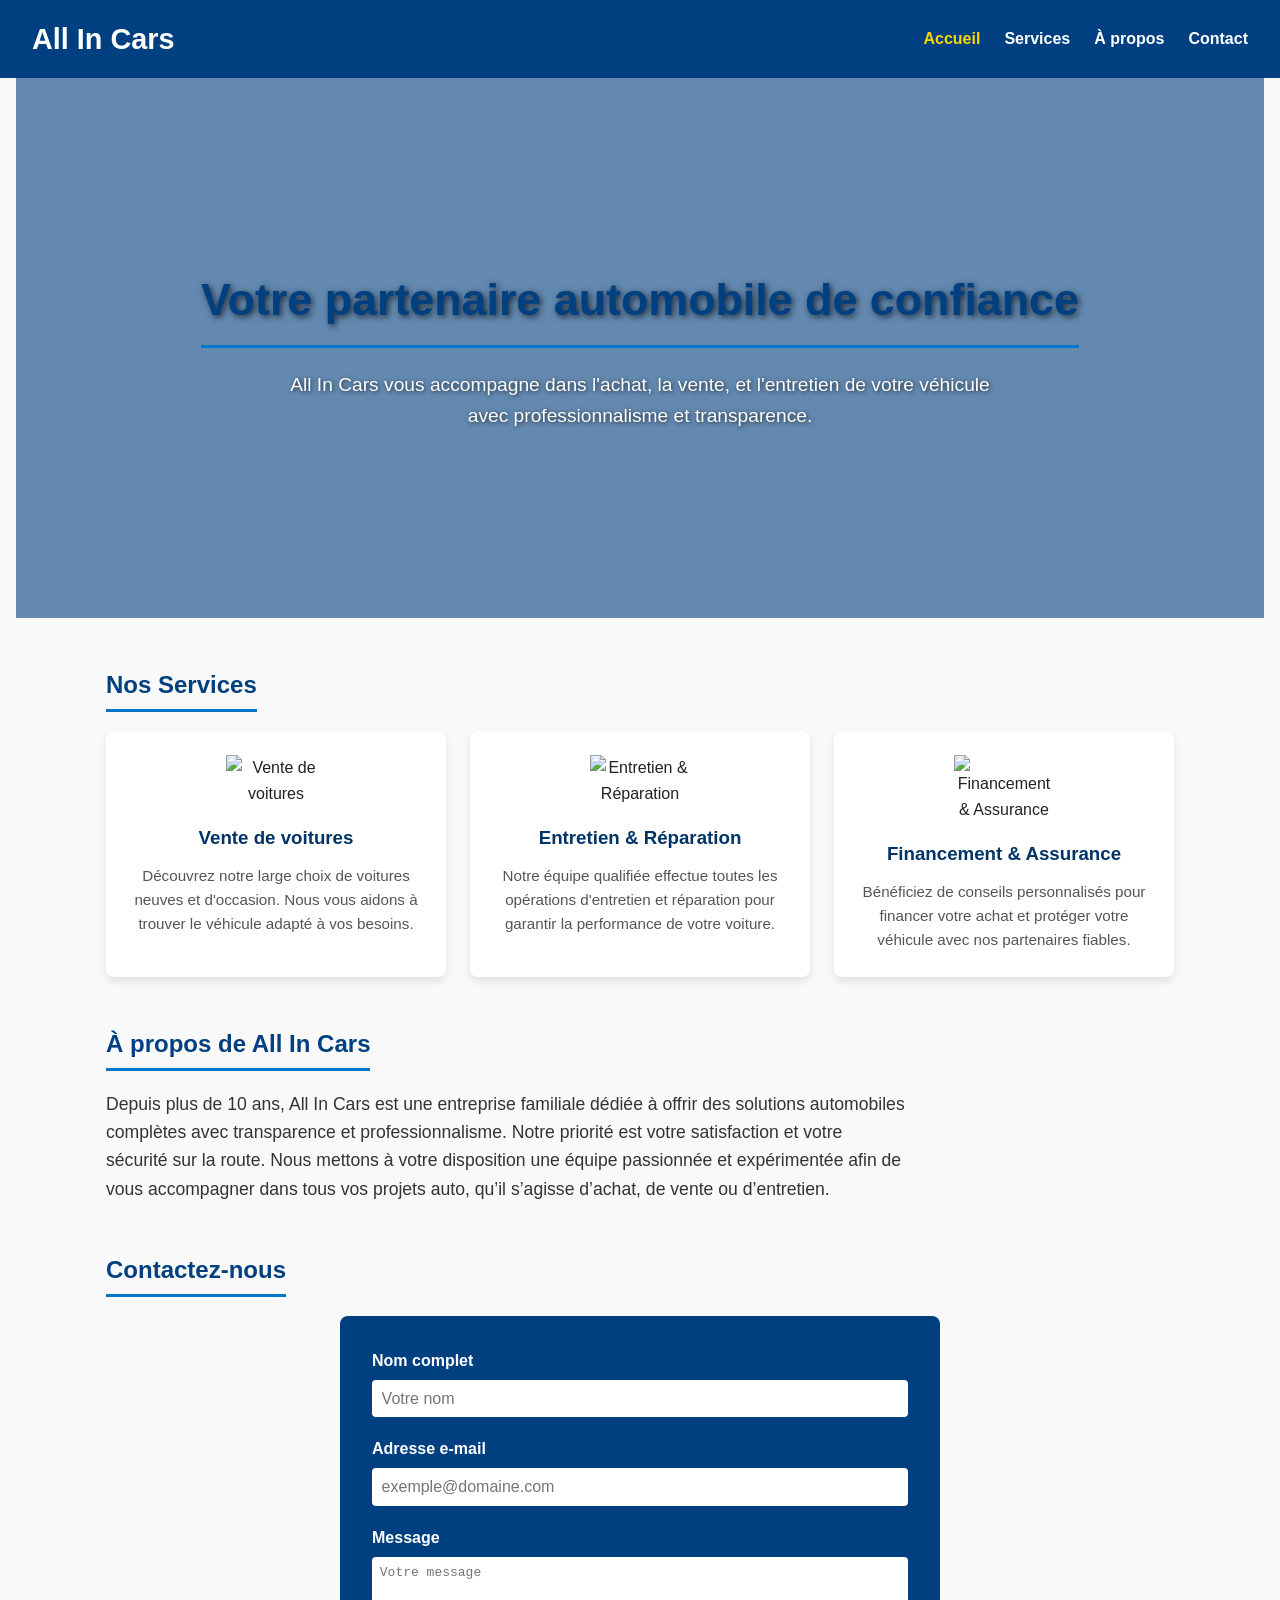
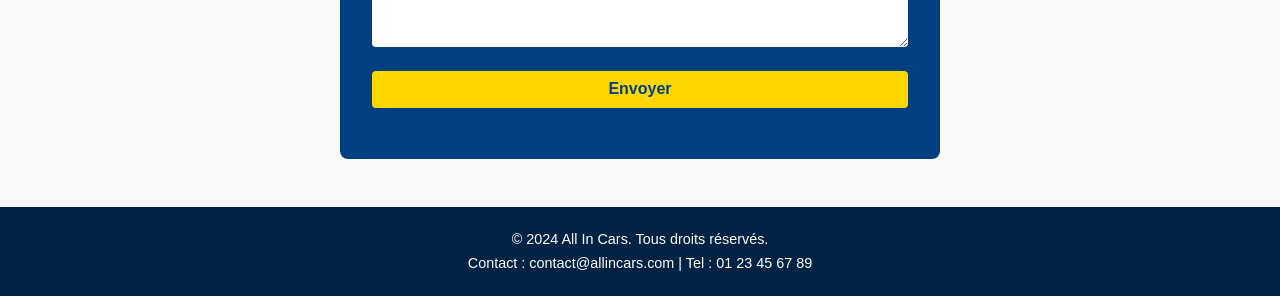
==== index.html @ e039ab02 "New Commit" ====
<!DOCTYPE html>
<html lang="fr">
<head>
    <meta charset="UTF-8" />
    <meta name="viewport" content="width=device-width, initial-scale=1.0" />
    <title>All In Cars - Votre partenaire automobile</title>
    <style>
        /* Reset & global styles */
        * {
            margin: 0;
            padding: 0;
            box-sizing: border-box;
        }
        body {
            font-family: 'Segoe UI', Tahoma, Geneva, Verdana, sans-serif;
            line-height: 1.6;
            color: #222;
            background-color: #f9f9f9;
        }
        a {
            color: #0077cc;
            text-decoration: none;
        }
        a:hover {
            text-decoration: underline;
        }
        header {
            background-color: #004080;
            color: white;
            padding: 1em 2em;
            display: flex;
            justify-content: space-between;
            align-items: center;
        }
        header h1 {
            font-weight: 700;
            font-size: 1.8em;
        }
        nav ul {
            list-style: none;
            display: flex;
            gap: 1.5em;
        }
        nav li {
            font-weight: 600;
        }
        nav a {
            color: white;
            font-weight: 600;
            transition: color 0.3s ease;
        }
        nav a:hover,
        nav a.active {
            color: #ffd700;
        }
        .hero {
            background: url('https://images.unsplash.com/photo-1502877338535-766e1452684a?auto=format&fit=crop&w=1350&q=80') no-repeat center center/cover;
            height: 60vh;
            display: flex;
            justify-content: center;
            align-items: center;
            color: white;
            text-align: center;
            padding: 0 1em;
        }
        .hero-overlay {
            background-color: rgba(0, 64, 128, 0.6);
            width: 100%;
            height: 100%;
            display: flex;
            flex-direction: column;
            justify-content: center;
            align-items: center;
            padding: 0 1em;
        }
        .hero h2 {
            font-size: 2.8em;
            margin-bottom: 0.5em;
            text-shadow: 2px 2px 6px rgba(0,0,0,0.7);
        }
        .hero p {
            font-size: 1.2em;
            max-width: 700px;
            text-shadow: 1px 1px 4px rgba(0,0,0,0.7);
        }
        main {
            max-width: 1100px;
            margin: 2em auto;
            padding: 0 1em;
        }
        section {
            margin-bottom: 3em;
        }
        h2 {
            margin-bottom: 0.8em;
            color: #004080;
            border-bottom: 3px solid #0077cc;
            display: inline-block;
            padding-bottom: 0.2em;
        }
        .cards {
            display: grid;
            grid-template-columns: repeat(auto-fit,minmax(250px,1fr));
            gap: 1.5em;
        }
        .card {
            background: white;
            border-radius: 8px;
            box-shadow: 0 4px 8px rgb(0 0 0 / 0.1);
            padding: 1.5em;
            display: flex;
            flex-direction: column;
            align-items: center;
            text-align: center;
            transition: transform 0.3s ease;
        }
        .card:hover {
            transform: translateY(-8px);
            box-shadow: 0 8px 16px rgba(0, 64, 128, 0.2);
        }
        .card img {
            max-width: 100px;
            margin-bottom: 1em;
        }
        .card h3 {
            margin-bottom: 0.6em;
            color: #003366;
        }
        .card p {
            font-size: 0.95em;
            color: #555;
        }
        .about-text {
            font-size: 1.1em;
            color: #333;
            max-width: 800px;
        }
        form {
            background: #004080;
            padding: 2em;
            border-radius: 8px;
            color: white;
            max-width: 600px;
            margin: 0 auto;
        }
        form label {
            display: block;
            margin-bottom: 0.4em;
            font-weight: 600;
        }
        form input,
        form textarea {
            width: 100%;
            padding: 0.6em;
            margin-bottom: 1.2em;
            border-radius: 4px;
            border: none;
            font-size: 1em;
        }
        form input[type="submit"] {
            background-color: #ffd700;
            color: #004080;
            font-weight: 700;
            cursor: pointer;
            transition: background-color 0.3s ease;
            border: none;
        }
        form input[type="submit"]:hover {
            background-color: #e6c200;
        }
        footer {
            background-color: #002244;
            color: white;
            padding: 1.5em 2em;
            text-align: center;
            font-size: 0.9em;
        }
        @media (max-width: 600px) {
            header {
                flex-direction: column;
                text-align: center;
                gap: 0.8em;
            }
            nav ul {
                flex-direction: column;
                gap: 0.8em;
            }
            .hero h2 {
                font-size: 2em;
            }
        }
    </style>
</head>
<body>
    <header>
        <h1>All In Cars</h1>
        <nav>
            <ul>
                <li><a href="#home" class="active">Accueil</a></li>
                <li><a href="#services">Services</a></li>
                <li><a href="#about">À propos</a></li>
                <li><a href="#contact">Contact</a></li>
            </ul>
        </nav>
    </header>
    <section class="hero" id="home">
        <div class="hero-overlay">
            <h2>Votre partenaire automobile de confiance</h2>
            <p>All In Cars vous accompagne dans l'achat, la vente, et l'entretien de votre véhicule avec professionnalisme et transparence.</p>
        </div>
    </section>
    <main>
        <section id="services">
            <h2>Nos Services</h2>
            <div class="cards">
                <article class="card">
                    <img src="https://img.icons8.com/ios-filled/100/004080/car.png" alt="Vente de voitures"/>
                    <h3>Vente de voitures</h3>
                    <p>Découvrez notre large choix de voitures neuves et d'occasion. Nous vous aidons à trouver le véhicule adapté à vos besoins.</p>
                </article>
                <article class="card">
                    <img src="https://img.icons8.com/ios-filled/100/004080/tools.png" alt="Entretien & Réparation"/>
                    <h3>Entretien & Réparation</h3>
                    <p>Notre équipe qualifiée effectue toutes les opérations d'entretien et réparation pour garantir la performance de votre voiture.</p>
                </article>
                <article class="card">
                    <img src="https://img.icons8.com/ios-filled/100/004080/handshake.png" alt="Financement & Assurance"/>
                    <h3>Financement & Assurance</h3>
                    <p>Bénéficiez de conseils personnalisés pour financer votre achat et protéger votre véhicule avec nos partenaires fiables.</p>
                </article>
            </div>
        </section>

        <section id="about">
            <h2>À propos de All In Cars</h2>
            <p class="about-text">Depuis plus de 10 ans, All In Cars est une entreprise familiale dédiée à offrir des solutions automobiles complètes avec transparence et professionnalisme. Notre priorité est votre satisfaction et votre sécurité sur la route. Nous mettons à votre disposition une équipe passionnée et expérimentée afin de vous accompagner dans tous vos projets auto, qu’il s’agisse d’achat, de vente ou d’entretien.</p>
        </section>

        <section id="contact">
            <h2>Contactez-nous</h2>
            <form id="contactForm">
                <label for="name">Nom complet</label>
                <input type="text" id="name" name="name" required placeholder="Votre nom" />

                <label for="email">Adresse e-mail</label>
                <input type="email" id="email" name="email" required placeholder="exemple@domaine.com" />

                <label for="message">Message</label>
                <textarea id="message" name="message" rows="5" required placeholder="Votre message"></textarea>

                <input type="submit" value="Envoyer" />
            </form>
        </section>
    </main>

    <footer>
        <p>&copy; 2024 All In Cars. Tous droits réservés.</p>
        <p>Contact : contact@allincars.com | Tel : 01 23 45 67 89</p>
    </footer>

    <script>
        // Navigation active link highlight
        const navLinks = document.querySelectorAll('nav a');
        navLinks.forEach(link => {
            link.addEventListener('click', (e) => {
                navLinks.forEach(l => l.classList.remove('active'));
                e.target.classList.add('active');
            });
        });

        // Contact form submission
        const form = document.getElementById('contactForm');
        form.addEventListener('submit', function(e) {
            e.preventDefault();
            const name = form.name.value.trim();
            const email = form.email.value.trim();
            const message = form.message.value.trim();

            if(name === '' || email === '' || message === '') {
                alert('Veuillez remplir tous les champs.');
                return;
            }

            // Simulate sending form
            alert('Merci ' + name + ', votre message a bien été envoyé. Nous vous répondrons rapidement.');

            form.reset();
        });
    </script>
</body>
</html>
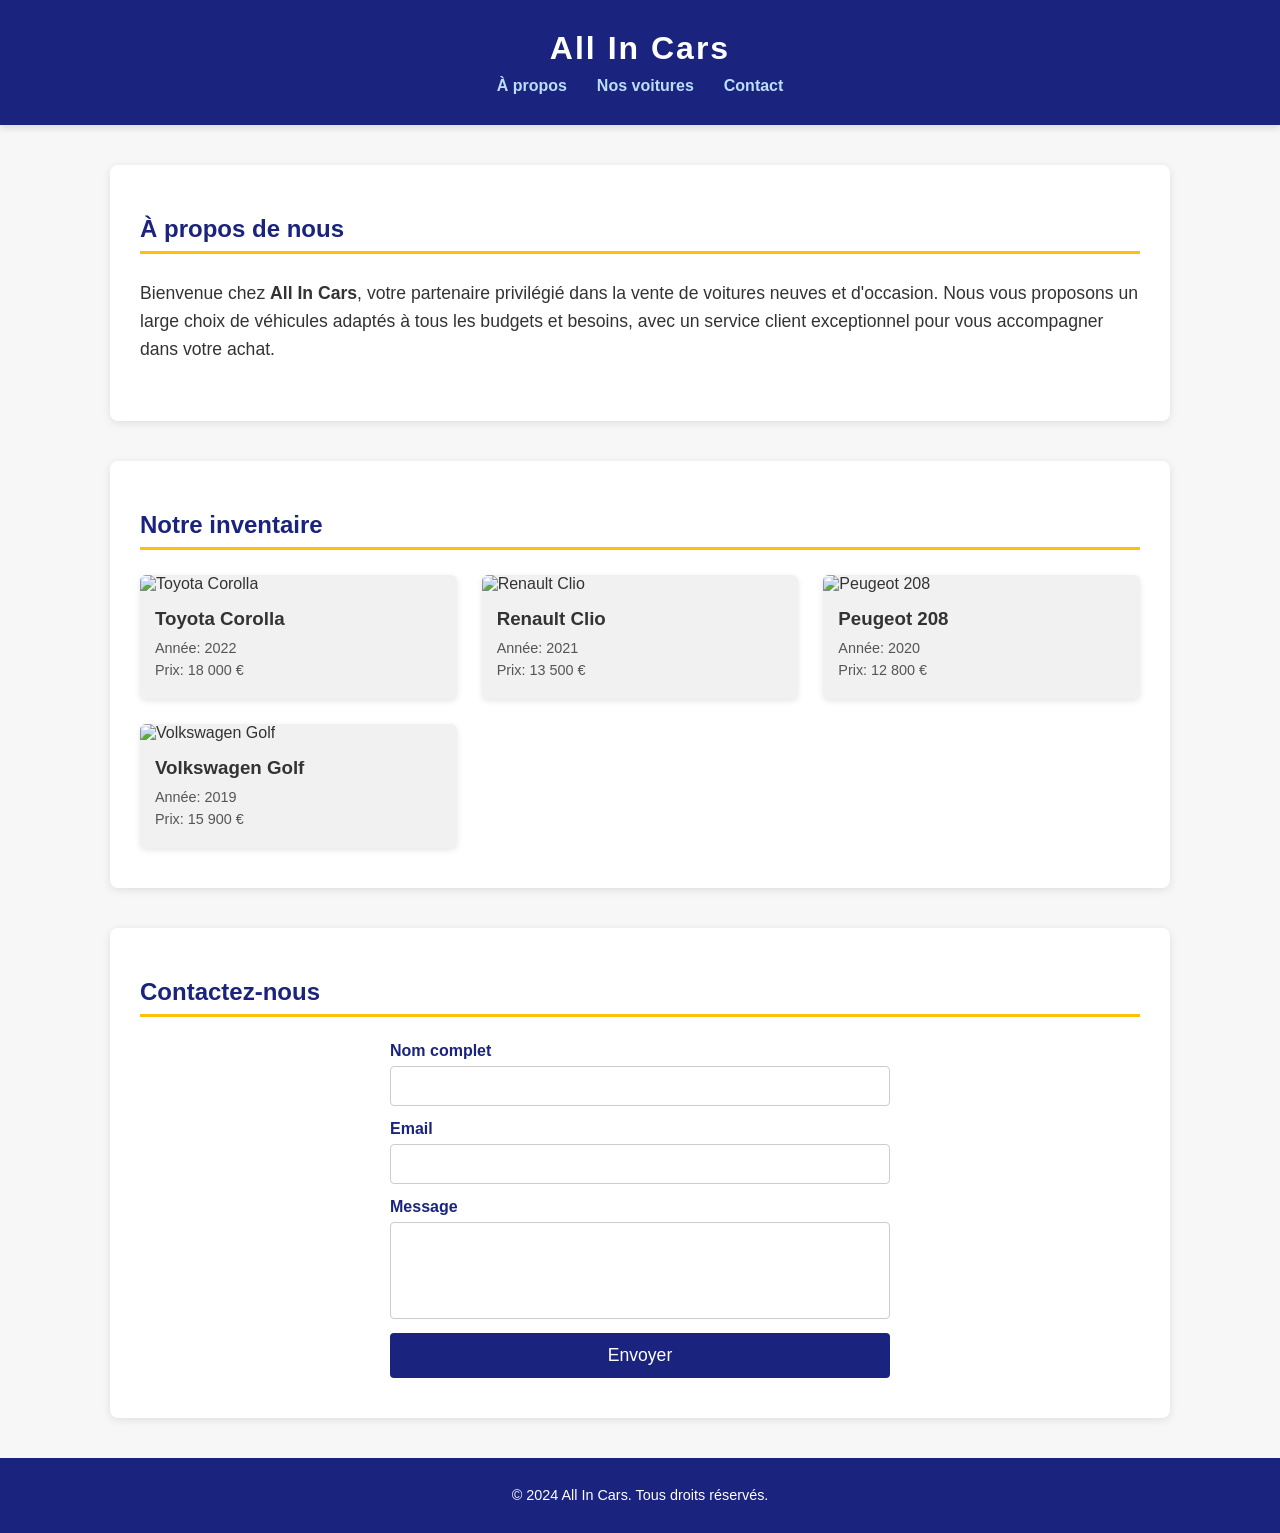
==== commit 96e2bcdc: "New Commit" ====
--- a/index.html
+++ b/index.html
@@ -1,291 +1 @@
-<!DOCTYPE html>
-<html lang="fr">
-<head>
-    <meta charset="UTF-8" />
-    <meta name="viewport" content="width=device-width, initial-scale=1.0" />
-    <title>All In Cars - Votre partenaire automobile</title>
-    <style>
-        /* Reset & global styles */
-        * {
-            margin: 0;
-            padding: 0;
-            box-sizing: border-box;
-        }
-        body {
-            font-family: 'Segoe UI', Tahoma, Geneva, Verdana, sans-serif;
-            line-height: 1.6;
-            color: #222;
-            background-color: #f9f9f9;
-        }
-        a {
-            color: #0077cc;
-            text-decoration: none;
-        }
-        a:hover {
-            text-decoration: underline;
-        }
-        header {
-            background-color: #004080;
-            color: white;
-            padding: 1em 2em;
-            display: flex;
-            justify-content: space-between;
-            align-items: center;
-        }
-        header h1 {
-            font-weight: 700;
-            font-size: 1.8em;
-        }
-        nav ul {
-            list-style: none;
-            display: flex;
-            gap: 1.5em;
-        }
-        nav li {
-            font-weight: 600;
-        }
-        nav a {
-            color: white;
-            font-weight: 600;
-            transition: color 0.3s ease;
-        }
-        nav a:hover,
-        nav a.active {
-            color: #ffd700;
-        }
-        .hero {
-            background: url('https://images.unsplash.com/photo-1502877338535-766e1452684a?auto=format&fit=crop&w=1350&q=80') no-repeat center center/cover;
-            height: 60vh;
-            display: flex;
-            justify-content: center;
-            align-items: center;
-            color: white;
-            text-align: center;
-            padding: 0 1em;
-        }
-        .hero-overlay {
-            background-color: rgba(0, 64, 128, 0.6);
-            width: 100%;
-            height: 100%;
-            display: flex;
-            flex-direction: column;
-            justify-content: center;
-            align-items: center;
-            padding: 0 1em;
-        }
-        .hero h2 {
-            font-size: 2.8em;
-            margin-bottom: 0.5em;
-            text-shadow: 2px 2px 6px rgba(0,0,0,0.7);
-        }
-        .hero p {
-            font-size: 1.2em;
-            max-width: 700px;
-            text-shadow: 1px 1px 4px rgba(0,0,0,0.7);
-        }
-        main {
-            max-width: 1100px;
-            margin: 2em auto;
-            padding: 0 1em;
-        }
-        section {
-            margin-bottom: 3em;
-        }
-        h2 {
-            margin-bottom: 0.8em;
-            color: #004080;
-            border-bottom: 3px solid #0077cc;
-            display: inline-block;
-            padding-bottom: 0.2em;
-        }
-        .cards {
-            display: grid;
-            grid-template-columns: repeat(auto-fit,minmax(250px,1fr));
-            gap: 1.5em;
-        }
-        .card {
-            background: white;
-            border-radius: 8px;
-            box-shadow: 0 4px 8px rgb(0 0 0 / 0.1);
-            padding: 1.5em;
-            display: flex;
-            flex-direction: column;
-            align-items: center;
-            text-align: center;
-            transition: transform 0.3s ease;
-        }
-        .card:hover {
-            transform: translateY(-8px);
-            box-shadow: 0 8px 16px rgba(0, 64, 128, 0.2);
-        }
-        .card img {
-            max-width: 100px;
-            margin-bottom: 1em;
-        }
-        .card h3 {
-            margin-bottom: 0.6em;
-            color: #003366;
-        }
-        .card p {
-            font-size: 0.95em;
-            color: #555;
-        }
-        .about-text {
-            font-size: 1.1em;
-            color: #333;
-            max-width: 800px;
-        }
-        form {
-            background: #004080;
-            padding: 2em;
-            border-radius: 8px;
-            color: white;
-            max-width: 600px;
-            margin: 0 auto;
-        }
-        form label {
-            display: block;
-            margin-bottom: 0.4em;
-            font-weight: 600;
-        }
-        form input,
-        form textarea {
-            width: 100%;
-            padding: 0.6em;
-            margin-bottom: 1.2em;
-            border-radius: 4px;
-            border: none;
-            font-size: 1em;
-        }
-        form input[type="submit"] {
-            background-color: #ffd700;
-            color: #004080;
-            font-weight: 700;
-            cursor: pointer;
-            transition: background-color 0.3s ease;
-            border: none;
-        }
-        form input[type="submit"]:hover {
-            background-color: #e6c200;
-        }
-        footer {
-            background-color: #002244;
-            color: white;
-            padding: 1.5em 2em;
-            text-align: center;
-            font-size: 0.9em;
-        }
-        @media (max-width: 600px) {
-            header {
-                flex-direction: column;
-                text-align: center;
-                gap: 0.8em;
-            }
-            nav ul {
-                flex-direction: column;
-                gap: 0.8em;
-            }
-            .hero h2 {
-                font-size: 2em;
-            }
-        }
-    </style>
-</head>
-<body>
-    <header>
-        <h1>All In Cars</h1>
-        <nav>
-            <ul>
-                <li><a href="#home" class="active">Accueil</a></li>
-                <li><a href="#services">Services</a></li>
-                <li><a href="#about">À propos</a></li>
-                <li><a href="#contact">Contact</a></li>
-            </ul>
-        </nav>
-    </header>
-    <section class="hero" id="home">
-        <div class="hero-overlay">
-            <h2>Votre partenaire automobile de confiance</h2>
-            <p>All In Cars vous accompagne dans l'achat, la vente, et l'entretien de votre véhicule avec professionnalisme et transparence.</p>
-        </div>
-    </section>
-    <main>
-        <section id="services">
-            <h2>Nos Services</h2>
-            <div class="cards">
-                <article class="card">
-                    <img src="https://img.icons8.com/ios-filled/100/004080/car.png" alt="Vente de voitures"/>
-                    <h3>Vente de voitures</h3>
-                    <p>Découvrez notre large choix de voitures neuves et d'occasion. Nous vous aidons à trouver le véhicule adapté à vos besoins.</p>
-                </article>
-                <article class="card">
-                    <img src="https://img.icons8.com/ios-filled/100/004080/tools.png" alt="Entretien & Réparation"/>
-                    <h3>Entretien & Réparation</h3>
-                    <p>Notre équipe qualifiée effectue toutes les opérations d'entretien et réparation pour garantir la performance de votre voiture.</p>
-                </article>
-                <article class="card">
-                    <img src="https://img.icons8.com/ios-filled/100/004080/handshake.png" alt="Financement & Assurance"/>
-                    <h3>Financement & Assurance</h3>
-                    <p>Bénéficiez de conseils personnalisés pour financer votre achat et protéger votre véhicule avec nos partenaires fiables.</p>
-                </article>
-            </div>
-        </section>
-
-        <section id="about">
-            <h2>À propos de All In Cars</h2>
-            <p class="about-text">Depuis plus de 10 ans, All In Cars est une entreprise familiale dédiée à offrir des solutions automobiles complètes avec transparence et professionnalisme. Notre priorité est votre satisfaction et votre sécurité sur la route. Nous mettons à votre disposition une équipe passionnée et expérimentée afin de vous accompagner dans tous vos projets auto, qu’il s’agisse d’achat, de vente ou d’entretien.</p>
-        </section>
-
-        <section id="contact">
-            <h2>Contactez-nous</h2>
-            <form id="contactForm">
-                <label for="name">Nom complet</label>
-                <input type="text" id="name" name="name" required placeholder="Votre nom" />
-
-                <label for="email">Adresse e-mail</label>
-                <input type="email" id="email" name="email" required placeholder="exemple@domaine.com" />
-
-                <label for="message">Message</label>
-                <textarea id="message" name="message" rows="5" required placeholder="Votre message"></textarea>
-
-                <input type="submit" value="Envoyer" />
-            </form>
-        </section>
-    </main>
-
-    <footer>
-        <p>&copy; 2024 All In Cars. Tous droits réservés.</p>
-        <p>Contact : contact@allincars.com | Tel : 01 23 45 67 89</p>
-    </footer>
-
-    <script>
-        // Navigation active link highlight
-        const navLinks = document.querySelectorAll('nav a');
-        navLinks.forEach(link => {
-            link.addEventListener('click', (e) => {
-                navLinks.forEach(l => l.classList.remove('active'));
-                e.target.classList.add('active');
-            });
-        });
-
-        // Contact form submission
-        const form = document.getElementById('contactForm');
-        form.addEventListener('submit', function(e) {
-            e.preventDefault();
-            const name = form.name.value.trim();
-            const email = form.email.value.trim();
-            const message = form.message.value.trim();
-
-            if(name === '' || email === '' || message === '') {
-                alert('Veuillez remplir tous les champs.');
-                return;
-            }
-
-            // Simulate sending form
-            alert('Merci ' + name + ', votre message a bien été envoyé. Nous vous répondrons rapidement.');
-
-            form.reset();
-        });
-    </script>
-</body>
-</html>+<!DOCTYPE html><html lang="fr"><head><meta charset="UTF-8" /><meta name="viewport" content="width=device-width, initial-scale=1.0" /><title>All In Cars - Vente de voitures</title><link rel="stylesheet" href="styles.css" /><script src="script.js" defer></script><style>body{margin:0;font-family:Arial,sans-serif;color:#333;background:#f7f7f7;}header{background:#1a237e;color:#fff;padding:30px 20px;text-align:center;box-shadow:0 4px 6px rgba(0,0,0,0.1);}header h1{margin:0;font-weight:700;letter-spacing:2px;}nav{margin-top:10px;}nav a{color:#bbdefb;text-decoration:none;margin:0 15px;font-weight:600;transition:color 0.3s ease;}nav a:hover{color:#ffc107;}section{max-width:1000px;margin:40px auto;padding:0 20px;}#about, #inventory, #contact{background:#fff;padding:30px 30px 40px;border-radius:8px;box-shadow:0 2px 8px rgba(0,0,0,0.1);margin-bottom:40px;}#about h2, #inventory h2, #contact h2{color:#1a237e;border-bottom:3px solid #ffc107;padding-bottom:8px;margin-bottom:25px;}#about p{font-size:1.1em;line-height:1.6;}#inventory .car-list{display:grid;grid-template-columns:repeat(auto-fit,minmax(280px,1fr));gap:25px;}#inventory .car-card{background:#f1f1f1;border-radius:6px;overflow:hidden;box-shadow:0 2px 6px rgba(0,0,0,0.1);transition:transform 0.2s ease;}#inventory .car-card:hover{transform:scale(1.03);}#inventory img{width:100%;height:180px;object-fit:cover;}#inventory .car-info{padding:15px;}#inventory .car-info h3{margin:0 0 10px;color:#333;}#inventory .car-info p{margin:0 0 6px;color:#555;font-size:0.9em;}form{display:flex;flex-direction:column;max-width:500px;margin:auto;}form label{margin-bottom:6px;font-weight:600;color:#1a237e;}form input, form textarea{padding:10px;border:1px solid #ccc;border-radius:4px;margin-bottom:14px;font-size:1em;resize:none;}form button{background:#1a237e;color:#fff;padding:12px;font-size:1.1em;border:none;border-radius:4px;cursor:pointer;transition:background-color 0.3s ease;}form button:hover{background:#ffc107;color:#1a237e;}footer{background:#1a237e;color:#fff;text-align:center;padding:15px 10px;font-size:0.9em;}@media (max-width:600px){nav a{margin:0 10px;display:inline-block;margin-bottom:8px;}} </style></head><body><header><h1>All In Cars</h1><nav><a href="#about">À propos</a><a href="#inventory">Nos voitures</a><a href="#contact">Contact</a></nav></header><main><section id="about"><h2>À propos de nous</h2><p>Bienvenue chez <strong>All In Cars</strong>, votre partenaire privilégié dans la vente de voitures neuves et d'occasion. Nous vous proposons un large choix de véhicules adaptés à tous les budgets et besoins, avec un service client exceptionnel pour vous accompagner dans votre achat.</p></section><section id="inventory"><h2>Notre inventaire</h2><div class="car-list" id="car-list"></div></section><section id="contact"><h2>Contactez-nous</h2><form id="contact-form"><label for="name">Nom complet</label><input type="text" id="name" name="name" required /><label for="email">Email</label><input type="email" id="email" name="email" required /><label for="message">Message</label><textarea id="message" name="message" rows="5" required></textarea><button type="submit">Envoyer</button></form></section></main><footer><p>&copy; 2024 All In Cars. Tous droits réservés.</p></footer><script>const cars = [ { id: 1, marque: "Toyota", modele: "Corolla", annee: 2022, prix: "18 000 €", image: "https://cdn.pixabay.com/photo/2017/01/06/19/15/toyota-1952319_1280.jpg" }, { id: 2, marque: "Renault", modele: "Clio", annee: 2021, prix: "13 500 €", image: "https://cdn.pixabay.com/photo/2018/05/10/22/03/renault-3390514_1280.jpg" }, { id: 3, marque: "Peugeot", modele: "208", annee: 2020, prix: "12 800 €", image: "https://cdn.pixabay.com/photo/2017/07/28/09/47/peugeot-2545644_1280.jpg" }, { id: 4, marque: "Volkswagen", modele: "Golf", annee: 2019, prix: "15 900 €", image: "https://cdn.pixabay.com/photo/2015/02/05/20/20/volkswagen-625401_1280.jpg" }];function displayCars(){const container = document.getElementById('car-list');cars.forEach(car =>{const card = document.createElement('div');card.className = 'car-card';card.innerHTML = `<img src="${car.image}" alt="${car.marque} ${car.modele}" /><div class="car-info"><h3>${car.marque} ${car.modele}</h3><p>Année: ${car.annee}</p><p>Prix: ${car.prix}</p></div>`;container.appendChild(card);});}document.addEventListener('DOMContentLoaded',()=>{displayCars();const form = document.getElementById('contact-form');form.addEventListener('submit',event =>{event.preventDefault();alert("Merci pour votre message, nous vous répondrons rapidement.");form.reset();});});</script></body></html>
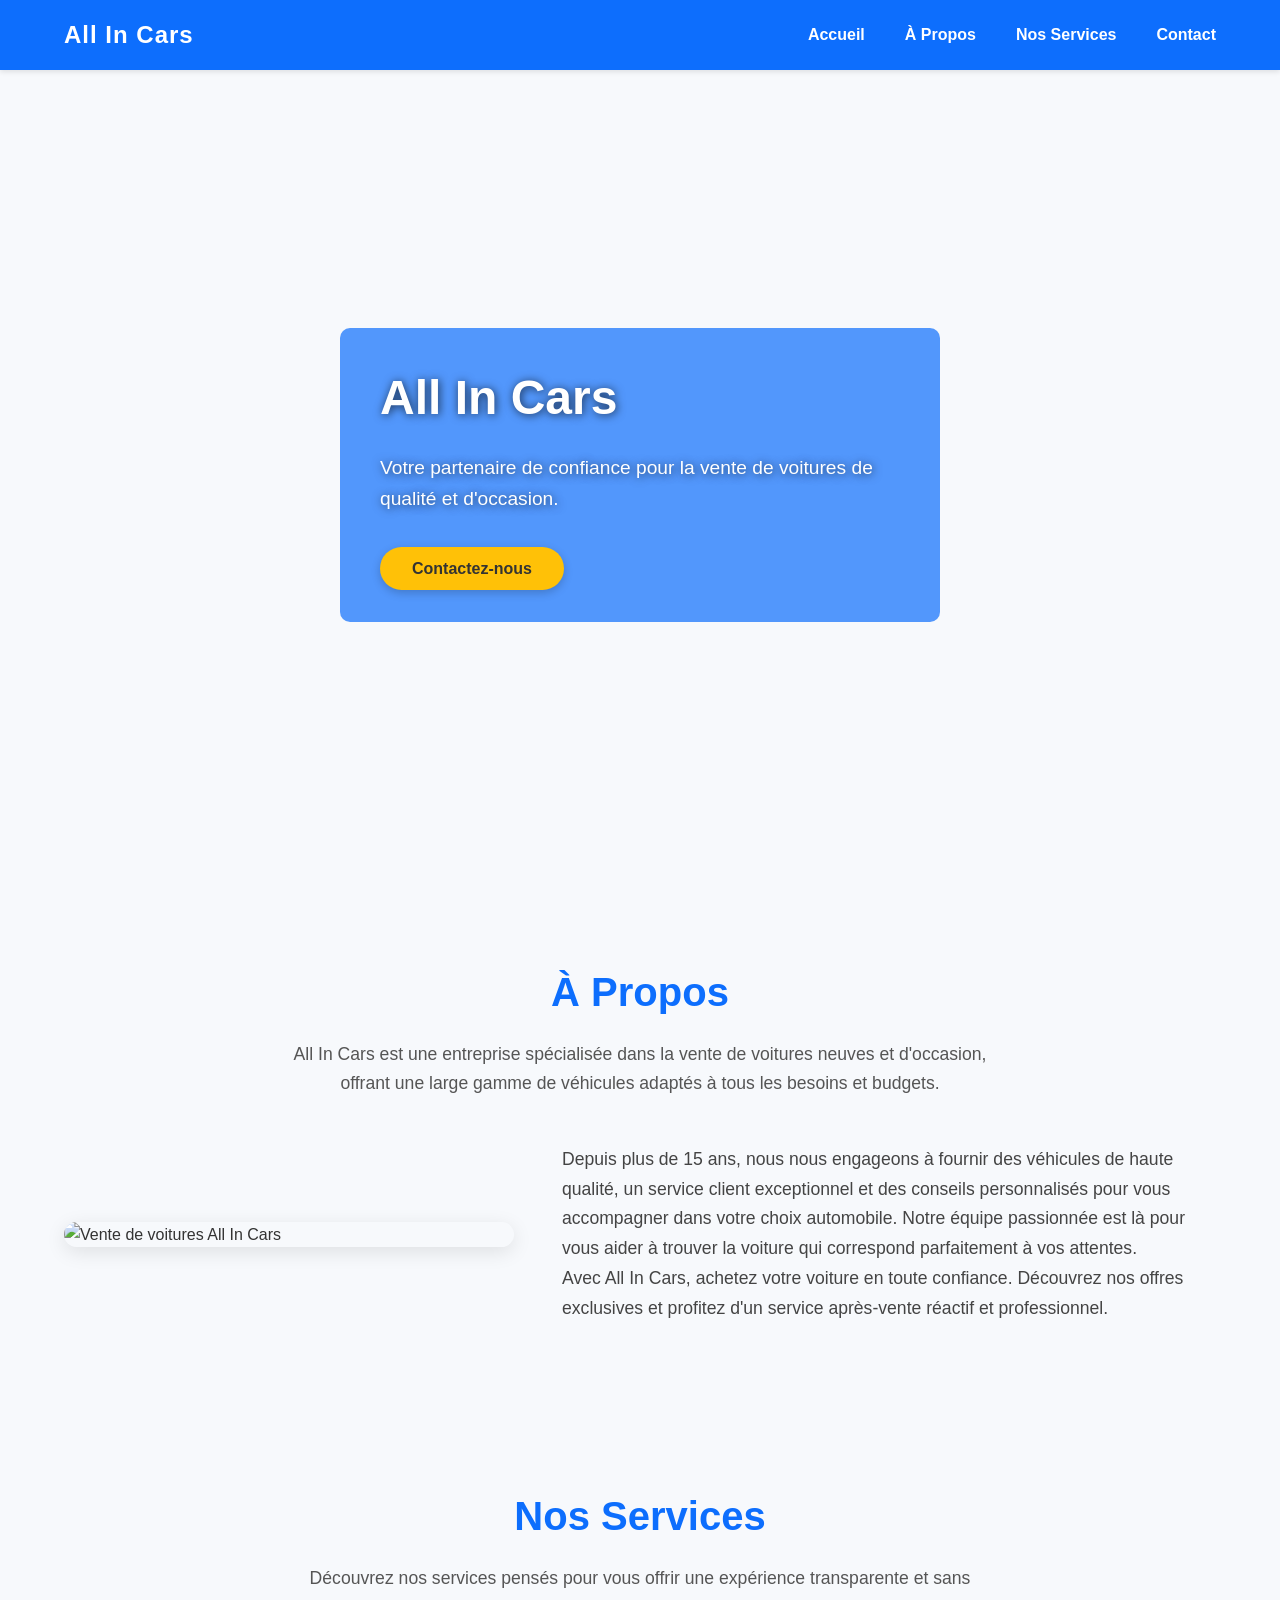
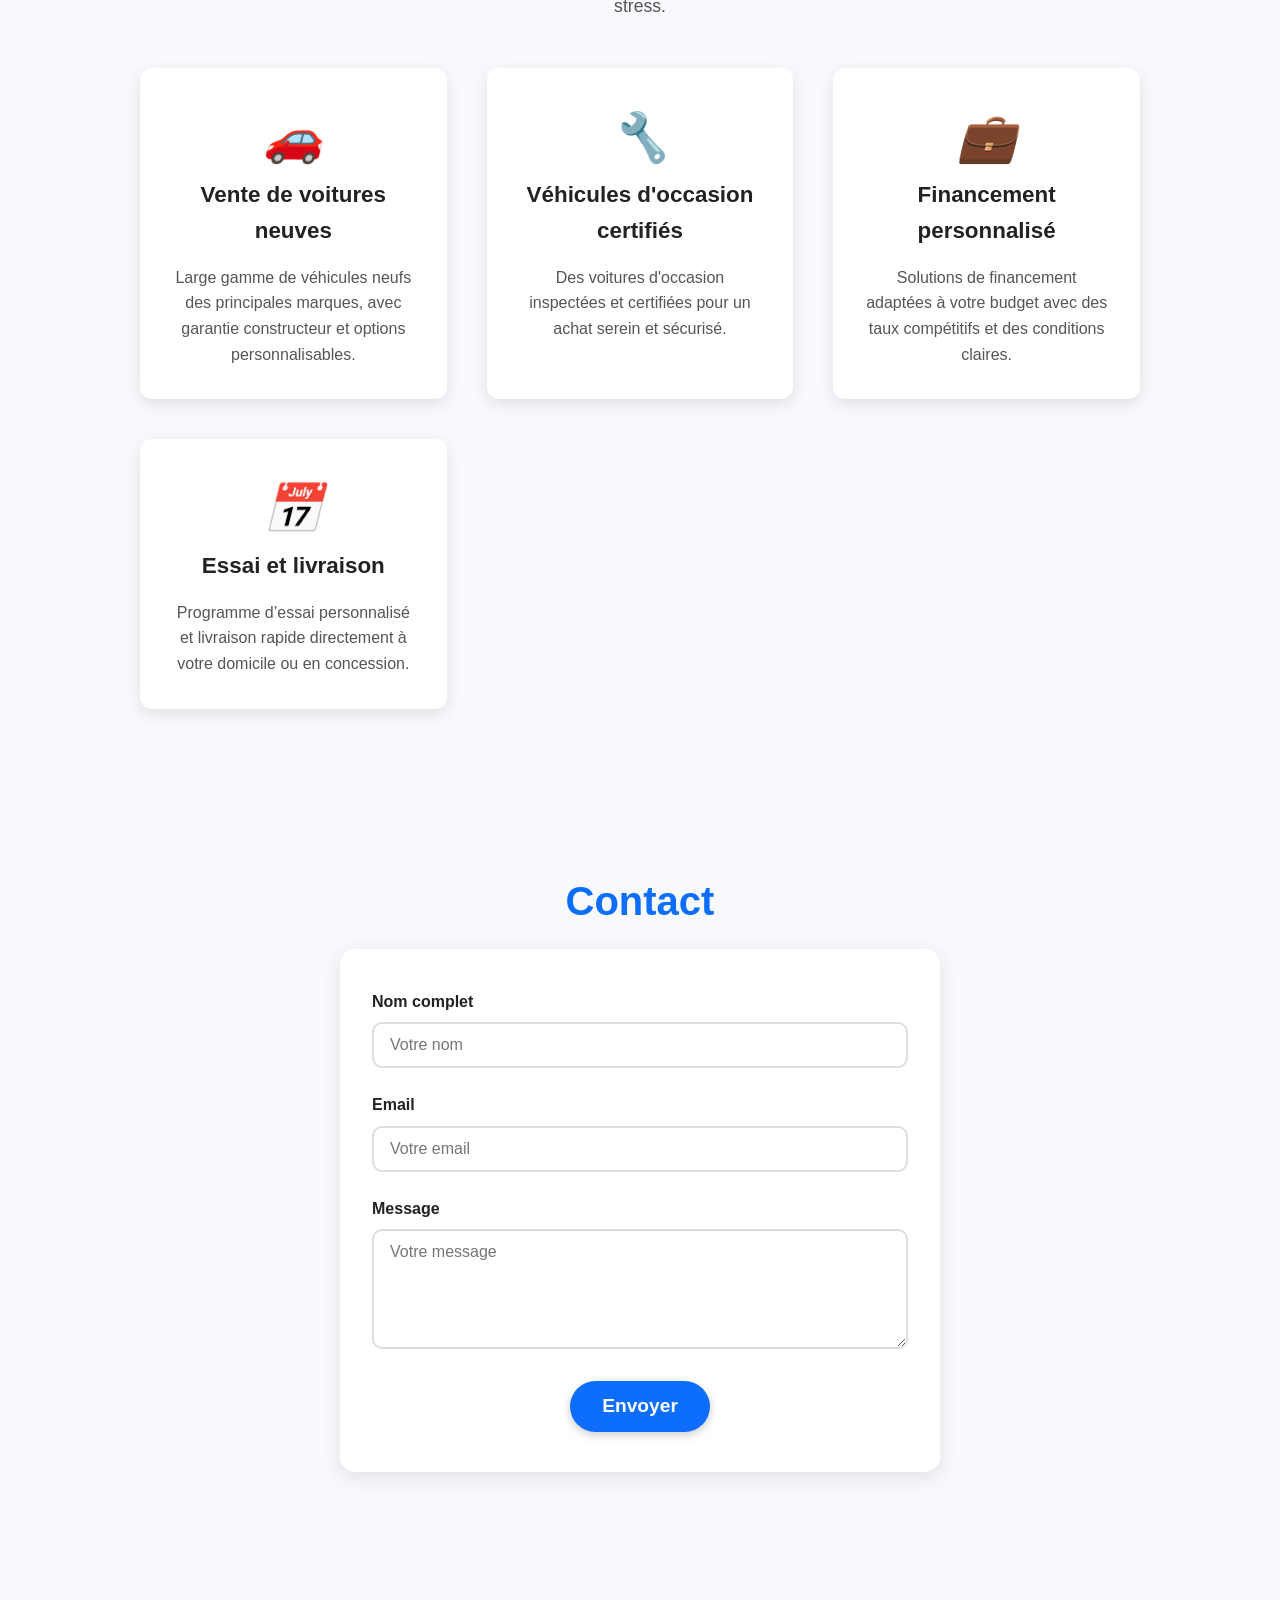
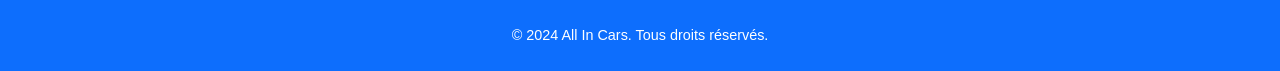
==== commit 17b6f499: "New Commit" ====
--- a/index.html
+++ b/index.html
@@ -1 +1,376 @@
-<!DOCTYPE html><html lang="fr"><head><meta charset="UTF-8" /><meta name="viewport" content="width=device-width, initial-scale=1.0" /><title>All In Cars - Vente de voitures</title><link rel="stylesheet" href="styles.css" /><script src="script.js" defer></script><style>body{margin:0;font-family:Arial,sans-serif;color:#333;background:#f7f7f7;}header{background:#1a237e;color:#fff;padding:30px 20px;text-align:center;box-shadow:0 4px 6px rgba(0,0,0,0.1);}header h1{margin:0;font-weight:700;letter-spacing:2px;}nav{margin-top:10px;}nav a{color:#bbdefb;text-decoration:none;margin:0 15px;font-weight:600;transition:color 0.3s ease;}nav a:hover{color:#ffc107;}section{max-width:1000px;margin:40px auto;padding:0 20px;}#about, #inventory, #contact{background:#fff;padding:30px 30px 40px;border-radius:8px;box-shadow:0 2px 8px rgba(0,0,0,0.1);margin-bottom:40px;}#about h2, #inventory h2, #contact h2{color:#1a237e;border-bottom:3px solid #ffc107;padding-bottom:8px;margin-bottom:25px;}#about p{font-size:1.1em;line-height:1.6;}#inventory .car-list{display:grid;grid-template-columns:repeat(auto-fit,minmax(280px,1fr));gap:25px;}#inventory .car-card{background:#f1f1f1;border-radius:6px;overflow:hidden;box-shadow:0 2px 6px rgba(0,0,0,0.1);transition:transform 0.2s ease;}#inventory .car-card:hover{transform:scale(1.03);}#inventory img{width:100%;height:180px;object-fit:cover;}#inventory .car-info{padding:15px;}#inventory .car-info h3{margin:0 0 10px;color:#333;}#inventory .car-info p{margin:0 0 6px;color:#555;font-size:0.9em;}form{display:flex;flex-direction:column;max-width:500px;margin:auto;}form label{margin-bottom:6px;font-weight:600;color:#1a237e;}form input, form textarea{padding:10px;border:1px solid #ccc;border-radius:4px;margin-bottom:14px;font-size:1em;resize:none;}form button{background:#1a237e;color:#fff;padding:12px;font-size:1.1em;border:none;border-radius:4px;cursor:pointer;transition:background-color 0.3s ease;}form button:hover{background:#ffc107;color:#1a237e;}footer{background:#1a237e;color:#fff;text-align:center;padding:15px 10px;font-size:0.9em;}@media (max-width:600px){nav a{margin:0 10px;display:inline-block;margin-bottom:8px;}} </style></head><body><header><h1>All In Cars</h1><nav><a href="#about">À propos</a><a href="#inventory">Nos voitures</a><a href="#contact">Contact</a></nav></header><main><section id="about"><h2>À propos de nous</h2><p>Bienvenue chez <strong>All In Cars</strong>, votre partenaire privilégié dans la vente de voitures neuves et d'occasion. Nous vous proposons un large choix de véhicules adaptés à tous les budgets et besoins, avec un service client exceptionnel pour vous accompagner dans votre achat.</p></section><section id="inventory"><h2>Notre inventaire</h2><div class="car-list" id="car-list"></div></section><section id="contact"><h2>Contactez-nous</h2><form id="contact-form"><label for="name">Nom complet</label><input type="text" id="name" name="name" required /><label for="email">Email</label><input type="email" id="email" name="email" required /><label for="message">Message</label><textarea id="message" name="message" rows="5" required></textarea><button type="submit">Envoyer</button></form></section></main><footer><p>&copy; 2024 All In Cars. Tous droits réservés.</p></footer><script>const cars = [ { id: 1, marque: "Toyota", modele: "Corolla", annee: 2022, prix: "18 000 €", image: "https://cdn.pixabay.com/photo/2017/01/06/19/15/toyota-1952319_1280.jpg" }, { id: 2, marque: "Renault", modele: "Clio", annee: 2021, prix: "13 500 €", image: "https://cdn.pixabay.com/photo/2018/05/10/22/03/renault-3390514_1280.jpg" }, { id: 3, marque: "Peugeot", modele: "208", annee: 2020, prix: "12 800 €", image: "https://cdn.pixabay.com/photo/2017/07/28/09/47/peugeot-2545644_1280.jpg" }, { id: 4, marque: "Volkswagen", modele: "Golf", annee: 2019, prix: "15 900 €", image: "https://cdn.pixabay.com/photo/2015/02/05/20/20/volkswagen-625401_1280.jpg" }];function displayCars(){const container = document.getElementById('car-list');cars.forEach(car =>{const card = document.createElement('div');card.className = 'car-card';card.innerHTML = `<img src="${car.image}" alt="${car.marque} ${car.modele}" /><div class="car-info"><h3>${car.marque} ${car.modele}</h3><p>Année: ${car.annee}</p><p>Prix: ${car.prix}</p></div>`;container.appendChild(card);});}document.addEventListener('DOMContentLoaded',()=>{displayCars();const form = document.getElementById('contact-form');form.addEventListener('submit',event =>{event.preventDefault();alert("Merci pour votre message, nous vous répondrons rapidement.");form.reset();});});</script></body></html>+<!DOCTYPE html>
+<html lang="fr">
+<head>
+    <meta charset="UTF-8">
+    <meta name="viewport" content="width=device-width, initial-scale=1.0">
+    <title>All In Cars</title>
+    <style>
+        /* Reset & base */
+        *, *::before, *::after {
+            box-sizing: border-box;
+            margin: 0;
+            padding: 0;
+        }
+        body {
+            font-family: 'Segoe UI', Tahoma, Geneva, Verdana, sans-serif;
+            line-height: 1.6;
+            background-color: #f7f9fc;
+            color: #333;
+        }
+        a {
+            text-decoration: none;
+            color: inherit;
+        }
+        img {
+            max-width: 100%;
+            display: block;
+        }
+        /* Container */
+        .container {
+            width: 90%;
+            max-width: 1200px;
+            margin: 0 auto;
+        }
+        /* Navigation */
+        nav {
+            background-color: #0d6efd;
+            padding: 1rem 0;
+            position: sticky;
+            top: 0;
+            z-index: 1000;
+            box-shadow: 0 2px 5px rgb(0 0 0 / 0.1);
+        }
+        nav .container {
+            display: flex;
+            justify-content: space-between;
+            align-items: center;
+        }
+        nav .logo {
+            color: white;
+            font-weight: 700;
+            font-size: 1.5rem;
+            letter-spacing: 1px;
+        }
+        nav ul {
+            list-style: none;
+            display: flex;
+            gap: 2.5rem;
+        }
+        nav ul li a {
+            color: white;
+            font-weight: 600;
+            transition: color 0.3s ease;
+        }
+        nav ul li a:hover {
+            color: #cce0ff;
+        }
+        /* Hero Section */
+        header.hero {
+            background: url('https://images.unsplash.com/photo-1502877338535-766e1452684a?ixlib=rb-4.0.3&auto=format&fit=crop&w=1471&q=80') center/cover no-repeat;
+            height: 90vh;
+            display: flex;
+            align-items: center;
+            color: white;
+            text-shadow: 1px 1px 10px rgba(0,0,0,0.7);
+        }
+        header.hero .hero-content {
+            max-width: 600px;
+            background-color: rgba(13, 110, 253, 0.7);
+            padding: 2rem 2.5rem;
+            border-radius: 10px;
+        }
+        header.hero h1 {
+            font-size: 3rem;
+            margin-bottom: 1rem;
+        }
+        header.hero p {
+            font-size: 1.2rem;
+            margin-bottom: 2rem;
+        }
+        header.hero button {
+            background-color: #ffc107;
+            border: none;
+            padding: 0.8rem 2rem;
+            font-size: 1rem;
+            font-weight: 700;
+            border-radius: 50px;
+            cursor: pointer;
+            transition: background-color 0.3s ease;
+            color: #333;
+            box-shadow: 0 3px 10px rgb(0 0 0 / 0.2);
+        }
+        header.hero button:hover {
+            background-color: #e0a800;
+        }
+        /* Sections common */
+        section {
+            padding: 5rem 0;
+        }
+        section h2 {
+            text-align: center;
+            font-size: 2.5rem;
+            margin-bottom: 1rem;
+            color: #0d6efd;
+        }
+        section p.lead {
+            max-width: 700px;
+            margin: 0 auto 3rem auto;
+            text-align: center;
+            font-size: 1.1rem;
+            color: #555;
+        }
+        /* About Section */
+        #apropos .content {
+            display: flex;
+            align-items: center;
+            gap: 3rem;
+            flex-wrap: wrap;
+            justify-content: center;
+        }
+        #apropos .content img {
+            border-radius: 15px;
+            box-shadow: 0 5px 20px rgba(0,0,0,0.1);
+            max-width: 450px;
+            flex: 1 1 400px;
+            object-fit: cover;
+        }
+        #apropos .text {
+            flex: 1 1 350px;
+            color: #444;
+            font-size: 1.1rem;
+            line-height: 1.7;
+        }
+        /* Services Section */
+        #services .services-grid {
+            display: grid;
+            grid-template-columns: repeat(auto-fit,minmax(250px,1fr));
+            gap: 2.5rem;
+            max-width: 1000px;
+            margin: 0 auto;
+        }
+        #services .service {
+            background-color: white;
+            padding: 2rem;
+            border-radius: 12px;
+            box-shadow: 0 5px 15px rgb(0 0 0 / 0.1);
+            transition: transform 0.3s ease, box-shadow 0.3s ease;
+            text-align: center;
+        }
+        #services .service:hover {
+            transform: translateY(-8px);
+            box-shadow: 0 10px 25px rgb(0 0 0 / 0.15);
+        }
+        #services .service i {
+            font-size: 3rem;
+            margin-bottom: 1rem;
+            color: #0d6efd;
+        }
+        #services .service h3 {
+            margin-bottom: 1rem;
+            font-size: 1.4rem;
+            color: #222;
+        }
+        #services .service p {
+            color: #555;
+            font-size: 1rem;
+        }
+        /* Contact Section */
+        #contact form {
+            max-width: 600px;
+            margin: 0 auto;
+            background-color: white;
+            padding: 2.5rem 2rem;
+            border-radius: 15px;
+            box-shadow: 0 5px 20px rgb(0 0 0 / 0.1);
+        }
+        #contact form .form-group {
+            margin-bottom: 1.5rem;
+        }
+        #contact form label {
+            display: block;
+            margin-bottom: 0.5rem;
+            font-weight: 600;
+            color: #222;
+        }
+        #contact form input,
+        #contact form textarea {
+            width: 100%;
+            padding: 0.75rem 1rem;
+            border: 2px solid #ddd;
+            border-radius: 10px;
+            font-size: 1rem;
+            transition: border-color 0.3s ease;
+            font-family: inherit;
+        }
+        #contact form input:focus,
+        #contact form textarea:focus {
+            outline: none;
+            border-color: #0d6efd;
+        }
+        #contact form textarea {
+            resize: vertical;
+            min-height: 120px;
+        }
+        #contact form button {
+            background-color: #0d6efd;
+            border: none;
+            padding: 0.9rem 2rem;
+            font-size: 1.2rem;
+            font-weight: 700;
+            color: white;
+            border-radius: 50px;
+            cursor: pointer;
+            transition: background-color 0.3s ease;
+            display: block;
+            margin: 0 auto;
+            box-shadow: 0 3px 10px rgb(0 0 0 / 0.2);
+        }
+        #contact form button:hover {
+            background-color: #084cd6;
+        }
+        /* Footer */
+        footer {
+            background-color: #0d6efd;
+            color: white;
+            text-align: center;
+            padding: 1.5rem 0;
+            font-size: 0.9rem;
+            margin-top: 3rem;
+        }
+        /* Responsive */
+        @media (max-width: 768px) {
+            header.hero h1 {
+                font-size: 2rem;
+            }
+            header.hero .hero-content {
+                max-width: 90%;
+                padding: 1.5rem 2rem;
+            }
+            #apropos .content {
+                flex-direction: column;
+            }
+            nav ul {
+                gap: 1.2rem;
+            }
+        }
+    </style>
+</head>
+<body>
+    <nav>
+        <div class="container">
+            <div class="logo">All In Cars</div>
+            <ul>
+                <li><a href="#hero">Accueil</a></li>
+                <li><a href="#apropos">À Propos</a></li>
+                <li><a href="#services">Nos Services</a></li>
+                <li><a href="#contact">Contact</a></li>
+            </ul>
+        </div>
+    </nav>
+
+    <header id="hero" class="hero">
+        <div class="container hero-content">
+            <h1>All In Cars</h1>
+            <p>Votre partenaire de confiance pour la vente de voitures de qualité et d'occasion.</p>
+            <button onclick="document.getElementById('contact').scrollIntoView({ behavior: 'smooth' });">Contactez-nous</button>
+        </div>
+    </header>
+
+    <section id="apropos">
+        <h2>À Propos</h2>
+        <p class="lead">All In Cars est une entreprise spécialisée dans la vente de voitures neuves et d'occasion, offrant une large gamme de véhicules adaptés à tous les besoins et budgets.</p>
+        <div class="content container">
+            <img src="https://images.unsplash.com/photo-1549924231-f129b911e442?ixlib=rb-4.0.3&auto=format&fit=crop&w=800&q=60" alt="Vente de voitures All In Cars">
+            <div class="text">
+                <p>Depuis plus de 15 ans, nous nous engageons à fournir des véhicules de haute qualité, un service client exceptionnel et des conseils personnalisés pour vous accompagner dans votre choix automobile. Notre équipe passionnée est là pour vous aider à trouver la voiture qui correspond parfaitement à vos attentes.</p>
+                <p>Avec All In Cars, achetez votre voiture en toute confiance. Découvrez nos offres exclusives et profitez d'un service après-vente réactif et professionnel.</p>
+            </div>
+        </div>
+    </section>
+
+    <section id="services">
+        <h2>Nos Services</h2>
+        <p class="lead">Découvrez nos services pensés pour vous offrir une expérience transparente et sans stress.</p>
+        <div class="services-grid container">
+            <div class="service">
+                <i aria-hidden="true">🚗</i>
+                <h3>Vente de voitures neuves</h3>
+                <p>Large gamme de véhicules neufs des principales marques, avec garantie constructeur et options personnalisables.</p>
+            </div>
+            <div class="service">
+                <i aria-hidden="true">🔧</i>
+                <h3>Véhicules d'occasion certifiés</h3>
+                <p>Des voitures d'occasion inspectées et certifiées pour un achat serein et sécurisé.</p>
+            </div>
+            <div class="service">
+                <i aria-hidden="true">💼</i>
+                <h3>Financement personnalisé</h3>
+                <p>Solutions de financement adaptées à votre budget avec des taux compétitifs et des conditions claires.</p>
+            </div>
+            <div class="service">
+                <i aria-hidden="true">📅</i>
+                <h3>Essai et livraison</h3>
+                <p>Programme d’essai personnalisé et livraison rapide directement à votre domicile ou en concession.</p>
+            </div>
+        </div>
+    </section>
+
+    <section id="contact">
+        <h2>Contact</h2>
+        <form id="contactForm">
+            <div class="form-group">
+                <label for="name">Nom complet</label>
+                <input type="text" id="name" name="name" placeholder="Votre nom" required aria-required="true" />
+            </div>
+            <div class="form-group">
+                <label for="email">Email</label>
+                <input type="email" id="email" name="email" placeholder="Votre email" required aria-required="true" />
+            </div>
+            <div class="form-group">
+                <label for="message">Message</label>
+                <textarea id="message" name="message" placeholder="Votre message" required aria-required="true"></textarea>
+            </div>
+            <button type="submit">Envoyer</button>
+            <p id="formResponse" style="text-align:center; margin-top:1rem; color: #0d6efd; font-weight:600; display:none;"></p>
+        </form>
+    </section>
+
+    <footer>
+        &copy; 2024 All In Cars. Tous droits réservés.
+    </footer>
+
+    <script>
+        // Smooth scroll for nav links
+        document.querySelectorAll('nav ul li a').forEach(anchor => {
+            anchor.addEventListener('click', e => {
+                e.preventDefault();
+                const targetId = anchor.getAttribute('href').slice(1);
+                const target = document.getElementById(targetId);
+                if(target) {
+                    target.scrollIntoView({ behavior: 'smooth' });
+                }
+            });
+        });
+
+        // Simple form submission simulation
+        const form = document.getElementById('contactForm');
+        const responseMsg = document.getElementById('formResponse');
+
+        form.addEventListener('submit', e => {
+            e.preventDefault();
+            // Basic form validation
+            if(form.name.value.trim() === '' || form.email.value.trim() === '' || form.message.value.trim() === '') {
+                responseMsg.textContent = 'Veuillez remplir tous les champs.';
+                responseMsg.style.color = 'red';
+                responseMsg.style.display = 'block';
+                return;
+            }
+            // Simulate sending
+            responseMsg.style.color = '#0d6efd';
+            responseMsg.textContent = 'Merci pour votre message. Nous vous contacterons bientôt !';
+            responseMsg.style.display = 'block';
+            form.reset();
+        });
+    </script>
+</body>
+</html>
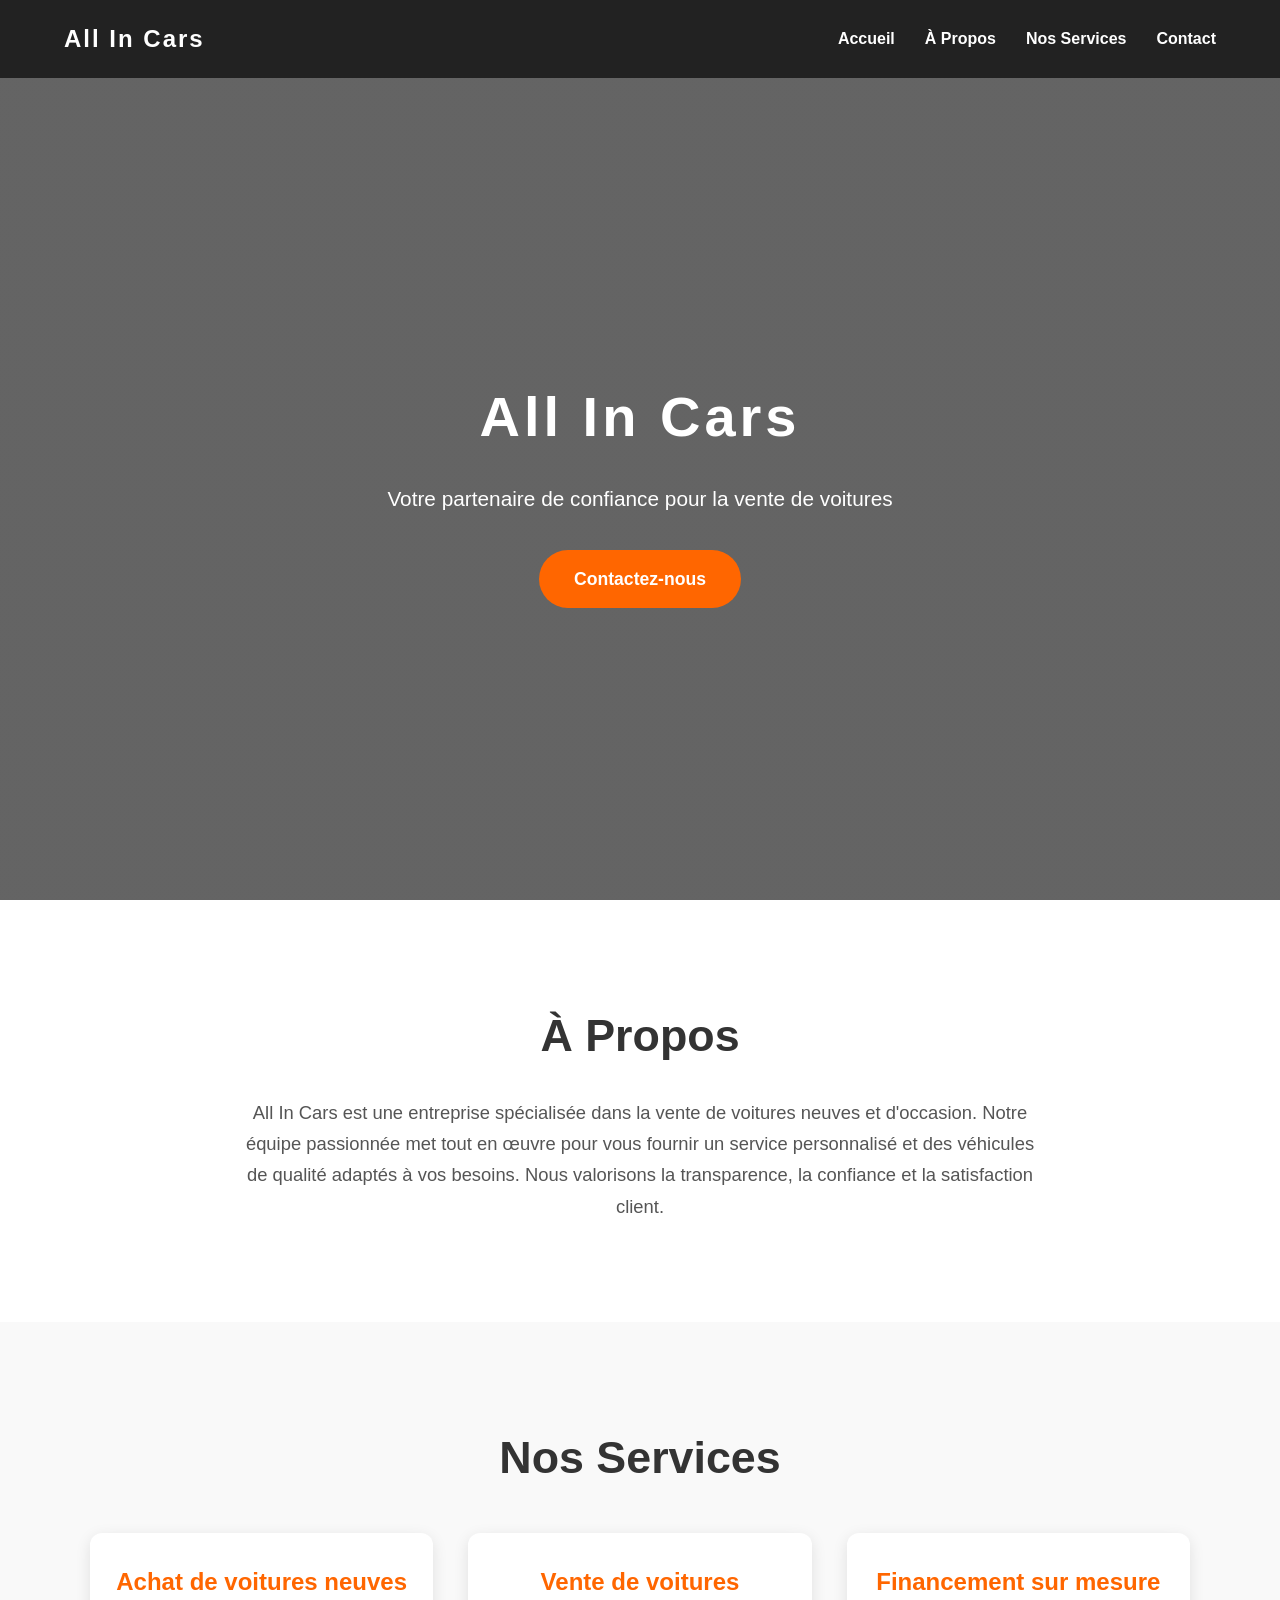
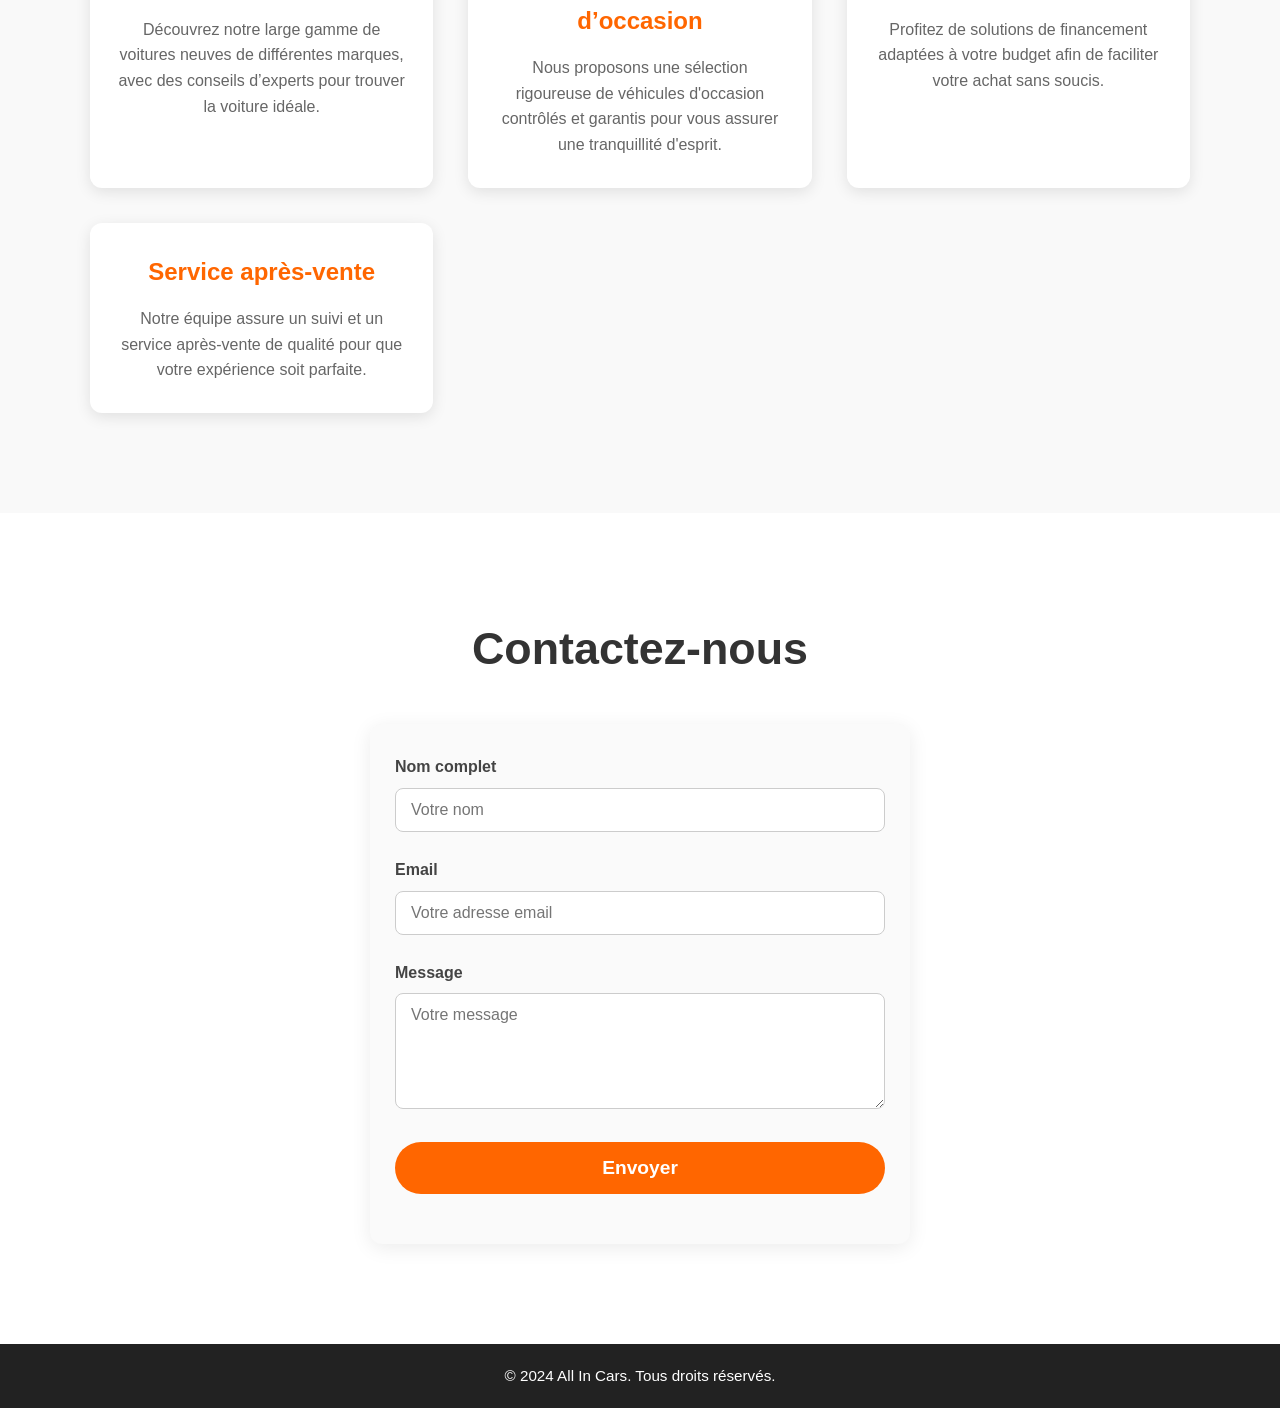
==== commit 46e86db0: "New Commit" ====
--- a/index.html
+++ b/index.html
@@ -1,376 +1,96 @@
 <!DOCTYPE html>
 <html lang="fr">
 <head>
-    <meta charset="UTF-8">
-    <meta name="viewport" content="width=device-width, initial-scale=1.0">
-    <title>All In Cars</title>
-    <style>
-        /* Reset & base */
-        *, *::before, *::after {
-            box-sizing: border-box;
-            margin: 0;
-            padding: 0;
-        }
-        body {
-            font-family: 'Segoe UI', Tahoma, Geneva, Verdana, sans-serif;
-            line-height: 1.6;
-            background-color: #f7f9fc;
-            color: #333;
-        }
-        a {
-            text-decoration: none;
-            color: inherit;
-        }
-        img {
-            max-width: 100%;
-            display: block;
-        }
-        /* Container */
-        .container {
-            width: 90%;
-            max-width: 1200px;
-            margin: 0 auto;
-        }
-        /* Navigation */
-        nav {
-            background-color: #0d6efd;
-            padding: 1rem 0;
-            position: sticky;
-            top: 0;
-            z-index: 1000;
-            box-shadow: 0 2px 5px rgb(0 0 0 / 0.1);
-        }
-        nav .container {
-            display: flex;
-            justify-content: space-between;
-            align-items: center;
-        }
-        nav .logo {
-            color: white;
-            font-weight: 700;
-            font-size: 1.5rem;
-            letter-spacing: 1px;
-        }
-        nav ul {
-            list-style: none;
-            display: flex;
-            gap: 2.5rem;
-        }
-        nav ul li a {
-            color: white;
-            font-weight: 600;
-            transition: color 0.3s ease;
-        }
-        nav ul li a:hover {
-            color: #cce0ff;
-        }
-        /* Hero Section */
-        header.hero {
-            background: url('https://images.unsplash.com/photo-1502877338535-766e1452684a?ixlib=rb-4.0.3&auto=format&fit=crop&w=1471&q=80') center/cover no-repeat;
-            height: 90vh;
-            display: flex;
-            align-items: center;
-            color: white;
-            text-shadow: 1px 1px 10px rgba(0,0,0,0.7);
-        }
-        header.hero .hero-content {
-            max-width: 600px;
-            background-color: rgba(13, 110, 253, 0.7);
-            padding: 2rem 2.5rem;
-            border-radius: 10px;
-        }
-        header.hero h1 {
-            font-size: 3rem;
-            margin-bottom: 1rem;
-        }
-        header.hero p {
-            font-size: 1.2rem;
-            margin-bottom: 2rem;
-        }
-        header.hero button {
-            background-color: #ffc107;
-            border: none;
-            padding: 0.8rem 2rem;
-            font-size: 1rem;
-            font-weight: 700;
-            border-radius: 50px;
-            cursor: pointer;
-            transition: background-color 0.3s ease;
-            color: #333;
-            box-shadow: 0 3px 10px rgb(0 0 0 / 0.2);
-        }
-        header.hero button:hover {
-            background-color: #e0a800;
-        }
-        /* Sections common */
-        section {
-            padding: 5rem 0;
-        }
-        section h2 {
-            text-align: center;
-            font-size: 2.5rem;
-            margin-bottom: 1rem;
-            color: #0d6efd;
-        }
-        section p.lead {
-            max-width: 700px;
-            margin: 0 auto 3rem auto;
-            text-align: center;
-            font-size: 1.1rem;
-            color: #555;
-        }
-        /* About Section */
-        #apropos .content {
-            display: flex;
-            align-items: center;
-            gap: 3rem;
-            flex-wrap: wrap;
-            justify-content: center;
-        }
-        #apropos .content img {
-            border-radius: 15px;
-            box-shadow: 0 5px 20px rgba(0,0,0,0.1);
-            max-width: 450px;
-            flex: 1 1 400px;
-            object-fit: cover;
-        }
-        #apropos .text {
-            flex: 1 1 350px;
-            color: #444;
-            font-size: 1.1rem;
-            line-height: 1.7;
-        }
-        /* Services Section */
-        #services .services-grid {
-            display: grid;
-            grid-template-columns: repeat(auto-fit,minmax(250px,1fr));
-            gap: 2.5rem;
-            max-width: 1000px;
-            margin: 0 auto;
-        }
-        #services .service {
-            background-color: white;
-            padding: 2rem;
-            border-radius: 12px;
-            box-shadow: 0 5px 15px rgb(0 0 0 / 0.1);
-            transition: transform 0.3s ease, box-shadow 0.3s ease;
-            text-align: center;
-        }
-        #services .service:hover {
-            transform: translateY(-8px);
-            box-shadow: 0 10px 25px rgb(0 0 0 / 0.15);
-        }
-        #services .service i {
-            font-size: 3rem;
-            margin-bottom: 1rem;
-            color: #0d6efd;
-        }
-        #services .service h3 {
-            margin-bottom: 1rem;
-            font-size: 1.4rem;
-            color: #222;
-        }
-        #services .service p {
-            color: #555;
-            font-size: 1rem;
-        }
-        /* Contact Section */
-        #contact form {
-            max-width: 600px;
-            margin: 0 auto;
-            background-color: white;
-            padding: 2.5rem 2rem;
-            border-radius: 15px;
-            box-shadow: 0 5px 20px rgb(0 0 0 / 0.1);
-        }
-        #contact form .form-group {
-            margin-bottom: 1.5rem;
-        }
-        #contact form label {
-            display: block;
-            margin-bottom: 0.5rem;
-            font-weight: 600;
-            color: #222;
-        }
-        #contact form input,
-        #contact form textarea {
-            width: 100%;
-            padding: 0.75rem 1rem;
-            border: 2px solid #ddd;
-            border-radius: 10px;
-            font-size: 1rem;
-            transition: border-color 0.3s ease;
-            font-family: inherit;
-        }
-        #contact form input:focus,
-        #contact form textarea:focus {
-            outline: none;
-            border-color: #0d6efd;
-        }
-        #contact form textarea {
-            resize: vertical;
-            min-height: 120px;
-        }
-        #contact form button {
-            background-color: #0d6efd;
-            border: none;
-            padding: 0.9rem 2rem;
-            font-size: 1.2rem;
-            font-weight: 700;
-            color: white;
-            border-radius: 50px;
-            cursor: pointer;
-            transition: background-color 0.3s ease;
-            display: block;
-            margin: 0 auto;
-            box-shadow: 0 3px 10px rgb(0 0 0 / 0.2);
-        }
-        #contact form button:hover {
-            background-color: #084cd6;
-        }
-        /* Footer */
-        footer {
-            background-color: #0d6efd;
-            color: white;
-            text-align: center;
-            padding: 1.5rem 0;
-            font-size: 0.9rem;
-            margin-top: 3rem;
-        }
-        /* Responsive */
-        @media (max-width: 768px) {
-            header.hero h1 {
-                font-size: 2rem;
-            }
-            header.hero .hero-content {
-                max-width: 90%;
-                padding: 1.5rem 2rem;
-            }
-            #apropos .content {
-                flex-direction: column;
-            }
-            nav ul {
-                gap: 1.2rem;
-            }
-        }
-    </style>
+    <meta charset="UTF-8" />
+    <meta name="viewport" content="width=device-width, initial-scale=1" />
+    <title>All In Cars - Vente de Voitures</title>
+    <link rel="stylesheet" href="styles.css" />
 </head>
 <body>
-    <nav>
-        <div class="container">
+    <header id="hero">
+        <nav class="navbar">
             <div class="logo">All In Cars</div>
-            <ul>
+            <ul class="nav-links">
                 <li><a href="#hero">Accueil</a></li>
-                <li><a href="#apropos">À Propos</a></li>
+                <li><a href="#about">À Propos</a></li>
                 <li><a href="#services">Nos Services</a></li>
                 <li><a href="#contact">Contact</a></li>
             </ul>
-        </div>
-    </nav>
-
-    <header id="hero" class="hero">
-        <div class="container hero-content">
+            <div class="hamburger">
+                <span></span>
+                <span></span>
+                <span></span>
+            </div>
+        </nav>
+        <div class="hero-content">
             <h1>All In Cars</h1>
-            <p>Votre partenaire de confiance pour la vente de voitures de qualité et d'occasion.</p>
-            <button onclick="document.getElementById('contact').scrollIntoView({ behavior: 'smooth' });">Contactez-nous</button>
+            <p>Votre partenaire de confiance pour la vente de voitures</p>
+            <a href="#contact" class="btn-primary">Contactez-nous</a>
         </div>
     </header>
 
-    <section id="apropos">
-        <h2>À Propos</h2>
-        <p class="lead">All In Cars est une entreprise spécialisée dans la vente de voitures neuves et d'occasion, offrant une large gamme de véhicules adaptés à tous les besoins et budgets.</p>
-        <div class="content container">
-            <img src="https://images.unsplash.com/photo-1549924231-f129b911e442?ixlib=rb-4.0.3&auto=format&fit=crop&w=800&q=60" alt="Vente de voitures All In Cars">
-            <div class="text">
-                <p>Depuis plus de 15 ans, nous nous engageons à fournir des véhicules de haute qualité, un service client exceptionnel et des conseils personnalisés pour vous accompagner dans votre choix automobile. Notre équipe passionnée est là pour vous aider à trouver la voiture qui correspond parfaitement à vos attentes.</p>
-                <p>Avec All In Cars, achetez votre voiture en toute confiance. Découvrez nos offres exclusives et profitez d'un service après-vente réactif et professionnel.</p>
+    <section id="about" class="section-padding">
+        <div class="container">
+            <h2>À Propos</h2>
+            <p>All In Cars est une entreprise spécialisée dans la vente de voitures neuves et d'occasion. Notre équipe passionnée met tout en œuvre pour vous fournir un service personnalisé et des véhicules de qualité adaptés à vos besoins. Nous valorisons la transparence, la confiance et la satisfaction client.</p>
+        </div>
+    </section>
+
+    <section id="services" class="section-padding bg-light">
+        <div class="container">
+            <h2>Nos Services</h2>
+            <div class="services-grid">
+                <article class="service-item">
+                    <h3>Achat de voitures neuves</h3>
+                    <p>Découvrez notre large gamme de voitures neuves de différentes marques, avec des conseils d’experts pour trouver la voiture idéale.</p>
+                </article>
+                <article class="service-item">
+                    <h3>Vente de voitures d’occasion</h3>
+                    <p>Nous proposons une sélection rigoureuse de véhicules d'occasion contrôlés et garantis pour vous assurer une tranquillité d'esprit.</p>
+                </article>
+                <article class="service-item">
+                    <h3>Financement sur mesure</h3>
+                    <p>Profitez de solutions de financement adaptées à votre budget afin de faciliter votre achat sans soucis.</p>
+                </article>
+                <article class="service-item">
+                    <h3>Service après-vente</h3>
+                    <p>Notre équipe assure un suivi et un service après-vente de qualité pour que votre expérience soit parfaite.</p>
+                </article>
             </div>
         </div>
     </section>
 
-    <section id="services">
-        <h2>Nos Services</h2>
-        <p class="lead">Découvrez nos services pensés pour vous offrir une expérience transparente et sans stress.</p>
-        <div class="services-grid container">
-            <div class="service">
-                <i aria-hidden="true">🚗</i>
-                <h3>Vente de voitures neuves</h3>
-                <p>Large gamme de véhicules neufs des principales marques, avec garantie constructeur et options personnalisables.</p>
-            </div>
-            <div class="service">
-                <i aria-hidden="true">🔧</i>
-                <h3>Véhicules d'occasion certifiés</h3>
-                <p>Des voitures d'occasion inspectées et certifiées pour un achat serein et sécurisé.</p>
-            </div>
-            <div class="service">
-                <i aria-hidden="true">💼</i>
-                <h3>Financement personnalisé</h3>
-                <p>Solutions de financement adaptées à votre budget avec des taux compétitifs et des conditions claires.</p>
-            </div>
-            <div class="service">
-                <i aria-hidden="true">📅</i>
-                <h3>Essai et livraison</h3>
-                <p>Programme d’essai personnalisé et livraison rapide directement à votre domicile ou en concession.</p>
-            </div>
+    <section id="contact" class="section-padding">
+        <div class="container">
+            <h2>Contactez-nous</h2>
+            <form id="contact-form" novalidate>
+                <div class="form-group">
+                    <label for="name">Nom complet</label>
+                    <input type="text" id="name" name="name" required placeholder="Votre nom" />
+                    <span class="error-message"></span>
+                </div>
+                <div class="form-group">
+                    <label for="email">Email</label>
+                    <input type="email" id="email" name="email" required placeholder="Votre adresse email" />
+                    <span class="error-message"></span>
+                </div>
+                <div class="form-group">
+                    <label for="message">Message</label>
+                    <textarea id="message" name="message" rows="5" required placeholder="Votre message"></textarea>
+                    <span class="error-message"></span>
+                </div>
+                <button type="submit" class="btn-primary">Envoyer</button>
+                <p id="form-status"></p>
+            </form>
         </div>
     </section>
 
-    <section id="contact">
-        <h2>Contact</h2>
-        <form id="contactForm">
-            <div class="form-group">
-                <label for="name">Nom complet</label>
-                <input type="text" id="name" name="name" placeholder="Votre nom" required aria-required="true" />
-            </div>
-            <div class="form-group">
-                <label for="email">Email</label>
-                <input type="email" id="email" name="email" placeholder="Votre email" required aria-required="true" />
-            </div>
-            <div class="form-group">
-                <label for="message">Message</label>
-                <textarea id="message" name="message" placeholder="Votre message" required aria-required="true"></textarea>
-            </div>
-            <button type="submit">Envoyer</button>
-            <p id="formResponse" style="text-align:center; margin-top:1rem; color: #0d6efd; font-weight:600; display:none;"></p>
-        </form>
-    </section>
-
     <footer>
-        &copy; 2024 All In Cars. Tous droits réservés.
+        <div class="container">
+            <p>&copy; 2024 All In Cars. Tous droits réservés.</p>
+        </div>
     </footer>
 
-    <script>
-        // Smooth scroll for nav links
-        document.querySelectorAll('nav ul li a').forEach(anchor => {
-            anchor.addEventListener('click', e => {
-                e.preventDefault();
-                const targetId = anchor.getAttribute('href').slice(1);
-                const target = document.getElementById(targetId);
-                if(target) {
-                    target.scrollIntoView({ behavior: 'smooth' });
-                }
-            });
-        });
-
-        // Simple form submission simulation
-        const form = document.getElementById('contactForm');
-        const responseMsg = document.getElementById('formResponse');
-
-        form.addEventListener('submit', e => {
-            e.preventDefault();
-            // Basic form validation
-            if(form.name.value.trim() === '' || form.email.value.trim() === '' || form.message.value.trim() === '') {
-                responseMsg.textContent = 'Veuillez remplir tous les champs.';
-                responseMsg.style.color = 'red';
-                responseMsg.style.display = 'block';
-                return;
-            }
-            // Simulate sending
-            responseMsg.style.color = '#0d6efd';
-            responseMsg.textContent = 'Merci pour votre message. Nous vous contacterons bientôt !';
-            responseMsg.style.display = 'block';
-            form.reset();
-        });
-    </script>
+    <script src="main.js"></script>
 </body>
 </html>
--- a/styles.css
+++ b/styles.css
@@ -0,0 +1,343 @@
+/* Reset and base styles */
+* {
+    margin: 0;
+    padding: 0;
+    box-sizing: border-box;
+}
+
+body {
+    font-family: 'Segoe UI', Tahoma, Geneva, Verdana, sans-serif;
+    line-height: 1.6;
+    background-color: #fff;
+    color: #333;
+}
+
+a {
+    color: #007BFF;
+    text-decoration: none;
+    transition: color 0.3s ease;
+}
+a:hover {
+    color: #0056b3;
+}
+
+.container {
+    width: 90%;
+    max-width: 1100px;
+    margin: 0 auto;
+}
+
+.section-padding {
+    padding: 60px 0;
+}
+
+.bg-light {
+    background-color: #f9f9f9;
+}
+
+/* Navbar */
+.navbar {
+    display: flex;
+    justify-content: space-between;
+    align-items: center;
+    padding: 20px 5%;
+    background-color: #222;
+    color: white;
+    position: fixed;
+    width: 100%;
+    top: 0;
+    left: 0;
+    z-index: 1000;
+}
+
+.logo {
+    font-weight: 700;
+    font-size: 1.5rem;
+    letter-spacing: 2px;
+}
+
+.nav-links {
+    list-style: none;
+    display: flex;
+}
+
+.nav-links li {
+    margin-left: 30px;
+}
+
+.nav-links a {
+    color: white;
+    font-weight: 600;
+    font-size: 1rem;
+}
+
+.nav-links a:hover,
+.nav-links a:focus {
+    color: #ff6600;
+}
+
+/* Hamburger menu for mobile */
+.hamburger {
+    display: none;
+    flex-direction: column;
+    cursor: pointer;
+    width: 25px;
+    height: 20px;
+    justify-content: space-between;
+}
+.hamburger span {
+    background: white;
+    height: 3px;
+    border-radius: 2px;
+}
+
+/* Hero section */
+#hero {
+    background: linear-gradient(rgba(34,34,34,0.7), rgba(34,34,34,0.7)), url('https://images.unsplash.com/photo-1502877338535-766e1452684a?auto=format&fit=crop&w=1470&q=80') no-repeat center center/cover;
+    height: 100vh;
+    padding-top: 80px;
+    display: flex;
+    flex-direction: column;
+    justify-content: center;
+    align-items: center;
+    text-align: center;
+    color: white;
+}
+
+.hero-content h1 {
+    font-size: 3.5rem;
+    margin-bottom: 20px;
+    font-weight: 800;
+    letter-spacing: 4px;
+}
+
+.hero-content p {
+    font-size: 1.3rem;
+    margin-bottom: 35px;
+}
+
+.btn-primary {
+    background-color: #ff6600;
+    color: white;
+    padding: 15px 35px;
+    border: none;
+    border-radius: 30px;
+    font-size: 1.1rem;
+    font-weight: 700;
+    cursor: pointer;
+    transition: background-color 0.3s ease;
+    text-decoration: none;
+    display: inline-block;
+}
+
+.btn-primary:hover,
+.btn-primary:focus {
+    background-color: #e65c00;
+}
+
+/* About section */
+#about {
+    padding-top: 100px;
+    padding-bottom: 100px;
+    text-align: center;
+}
+
+#about h2 {
+    font-size: 2.8rem;
+    margin-bottom: 25px;
+    font-weight: 700;
+}
+
+#about p {
+    font-size: 1.15rem;
+    max-width: 800px;
+    margin: 0 auto;
+    color: #555;
+    line-height: 1.7;
+}
+
+/* Services section */
+#services {
+    padding-top: 100px;
+    padding-bottom: 100px;
+    text-align: center;
+}
+
+#services h2 {
+    font-size: 2.8rem;
+    margin-bottom: 40px;
+    font-weight: 700;
+}
+
+.services-grid {
+    display: grid;
+    grid-template-columns: repeat(auto-fit,minmax(250px,1fr));
+    gap: 35px;
+    max-width: 1100px;
+    margin: 0 auto;
+}
+
+.service-item {
+    background-color: white;
+    padding: 30px 25px;
+    border-radius: 12px;
+    box-shadow: 0 4px 15px rgb(0 0 0 / 0.1);
+    transition: transform 0.3s ease, box-shadow 0.3s ease;
+    cursor: default;
+}
+.service-item:hover,
+.service-item:focus-within {
+    transform: translateY(-8px);
+    box-shadow: 0 10px 25px rgb(0 0 0 / 0.15);
+}
+
+.service-item h3 {
+    font-size: 1.5rem;
+    margin-bottom: 15px;
+    font-weight: 700;
+    color: #ff6600;
+}
+
+.service-item p {
+    font-size: 1rem;
+    color: #666;
+    line-height: 1.6;
+}
+
+/* Contact section */
+#contact {
+    padding-top: 100px;
+    padding-bottom: 100px;
+    max-width: 600px;
+    margin: 0 auto;
+    text-align: left;
+}
+
+#contact h2 {
+    text-align: center;
+    font-size: 2.8rem;
+    margin-bottom: 40px;
+    font-weight: 700;
+}
+
+form {
+    background-color: #fafafa;
+    padding: 30px 25px;
+    border-radius: 12px;
+    box-shadow: 0 4px 20px rgb(0 0 0 / 0.08);
+}
+
+.form-group {
+    margin-bottom: 25px;
+    position: relative;
+}
+
+label {
+    display: block;
+    font-weight: 600;
+    margin-bottom: 8px;
+    color: #444;
+}
+
+input[type="text"],
+input[type="email"],
+textarea {
+    width: 100%;
+    padding: 12px 15px;
+    border: 1.8px solid #ccc;
+    border-radius: 8px;
+    font-size: 1rem;
+    font-family: inherit;
+    transition: border-color 0.3s ease;
+    resize: vertical;
+}
+
+input[type="text"]:focus,
+input[type="email"]:focus,
+textarea:focus {
+    border-color: #ff6600;
+    outline: none;
+}
+
+.error-message {
+    color: #e74c3c;
+    font-size: 0.9rem;
+    position: absolute;
+    bottom: -20px;
+    left: 0;
+    display: none;
+}
+
+button.btn-primary {
+    width: 100%;
+    padding: 15px 0;
+    font-size: 1.2rem;
+    font-weight: 700;
+    border-radius: 50px;
+    border: none;
+    cursor: pointer;
+    background-color: #ff6600;
+    color: white;
+    transition: background-color 0.3s ease;
+}
+
+button.btn-primary:hover,
+button.btn-primary:focus {
+    background-color: #e65c00;
+}
+
+#form-status {
+    margin-top: 20px;
+    font-weight: 600;
+    text-align: center;
+    color: #007700;
+}
+
+/* Footer */
+footer {
+    background-color: #222;
+    color: white;
+    padding: 20px 0;
+    text-align: center;
+    font-size: 0.95rem;
+}
+
+/* Responsive */
+@media (max-width: 768px) {
+    .nav-links {
+        display: none;
+        flex-direction: column;
+        background-color: #222;
+        position: absolute;
+        width: 100%;
+        top: 60px;
+        left: 0;
+        border-top: 1px solid #444;
+        z-index: 900;
+    }
+
+    .nav-links.active {
+        display: flex;
+    }
+
+    .nav-links li {
+        margin: 20px 0;
+        text-align: center;
+    }
+
+    .hamburger {
+        display: flex;
+    }
+
+    #hero {
+        padding-top: 100px;
+    }
+
+    .hero-content h1 {
+        font-size: 2.4rem;
+    }
+
+    .hero-content p {
+        font-size: 1.1rem;
+    }
+}
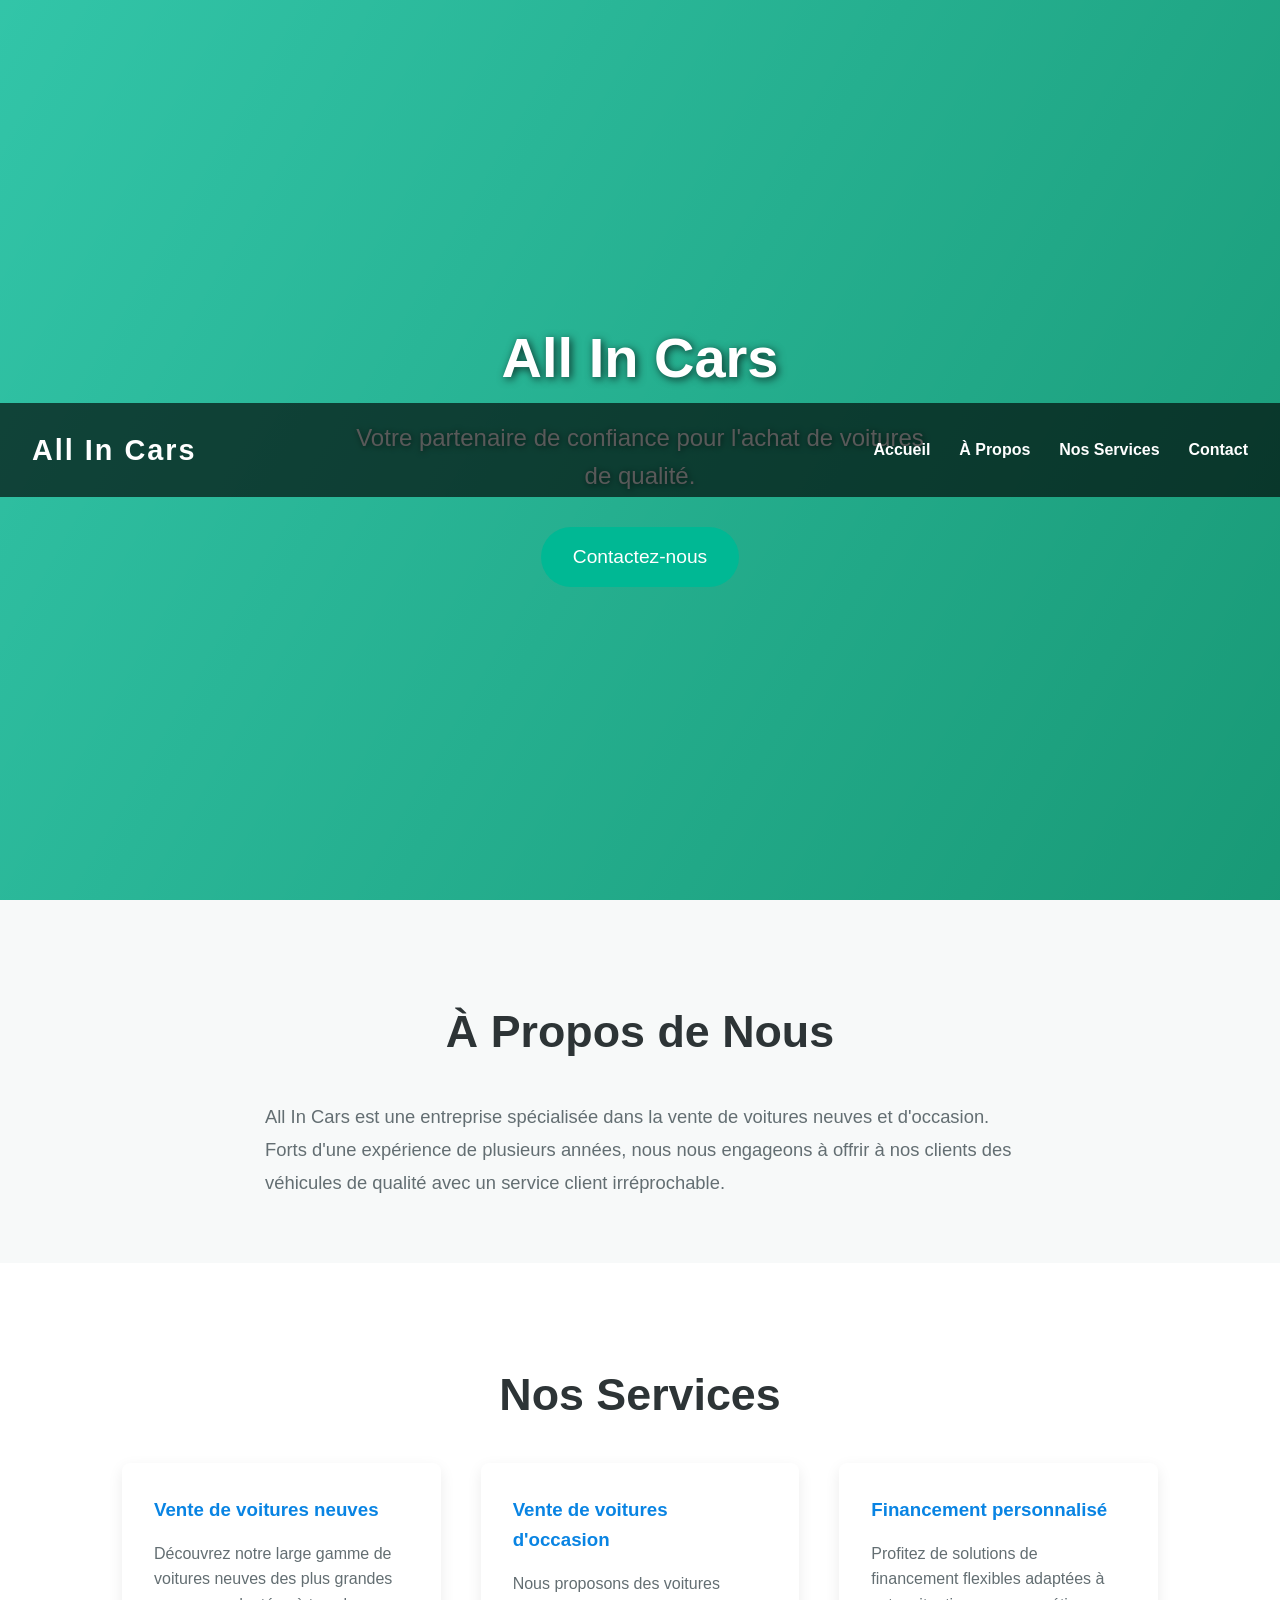
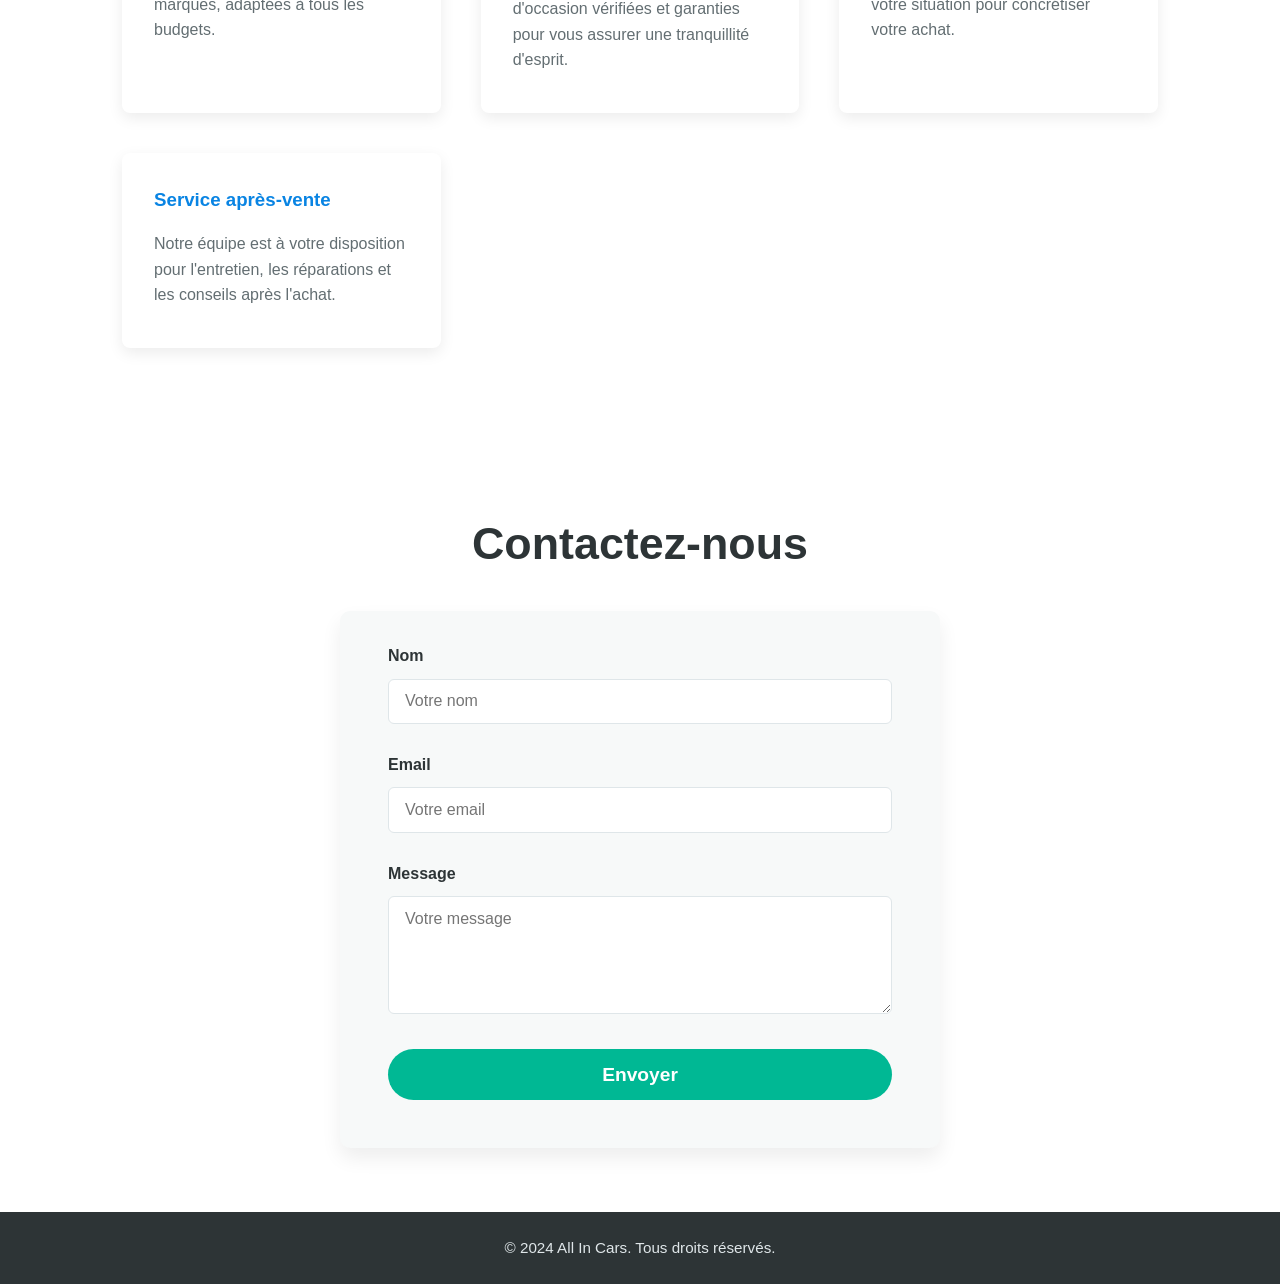
==== commit 894984b2: "New Commit" ====
--- a/index.html
+++ b/index.html
@@ -3,11 +3,11 @@
 <head>
     <meta charset="UTF-8" />
     <meta name="viewport" content="width=device-width, initial-scale=1" />
-    <title>All In Cars - Vente de Voitures</title>
-    <link rel="stylesheet" href="styles.css" />
+    <title>All In Cars - Vente de voitures</title>
+    <link rel="stylesheet" href="style.css" />
 </head>
 <body>
-    <header id="hero">
+    <header class="hero" id="hero">
         <nav class="navbar">
             <div class="logo">All In Cars</div>
             <ul class="nav-links">
@@ -16,81 +16,72 @@
                 <li><a href="#services">Nos Services</a></li>
                 <li><a href="#contact">Contact</a></li>
             </ul>
-            <div class="hamburger">
-                <span></span>
-                <span></span>
-                <span></span>
-            </div>
         </nav>
         <div class="hero-content">
             <h1>All In Cars</h1>
-            <p>Votre partenaire de confiance pour la vente de voitures</p>
+            <p>Votre partenaire de confiance pour l'achat de voitures de qualité.</p>
             <a href="#contact" class="btn-primary">Contactez-nous</a>
         </div>
     </header>
 
-    <section id="about" class="section-padding">
+    <section class="about" id="about">
         <div class="container">
-            <h2>À Propos</h2>
-            <p>All In Cars est une entreprise spécialisée dans la vente de voitures neuves et d'occasion. Notre équipe passionnée met tout en œuvre pour vous fournir un service personnalisé et des véhicules de qualité adaptés à vos besoins. Nous valorisons la transparence, la confiance et la satisfaction client.</p>
+            <h2>À Propos de Nous</h2>
+            <p>All In Cars est une entreprise spécialisée dans la vente de voitures neuves et d'occasion. Forts d'une expérience de plusieurs années, nous nous engageons à offrir à nos clients des véhicules de qualité avec un service client irréprochable.</p>
         </div>
     </section>
 
-    <section id="services" class="section-padding bg-light">
+    <section class="services" id="services">
         <div class="container">
             <h2>Nos Services</h2>
-            <div class="services-grid">
-                <article class="service-item">
-                    <h3>Achat de voitures neuves</h3>
-                    <p>Découvrez notre large gamme de voitures neuves de différentes marques, avec des conseils d’experts pour trouver la voiture idéale.</p>
-                </article>
-                <article class="service-item">
-                    <h3>Vente de voitures d’occasion</h3>
-                    <p>Nous proposons une sélection rigoureuse de véhicules d'occasion contrôlés et garantis pour vous assurer une tranquillité d'esprit.</p>
-                </article>
-                <article class="service-item">
-                    <h3>Financement sur mesure</h3>
-                    <p>Profitez de solutions de financement adaptées à votre budget afin de faciliter votre achat sans soucis.</p>
-                </article>
-                <article class="service-item">
+            <div class="services-list">
+                <div class="service-item">
+                    <h3>Vente de voitures neuves</h3>
+                    <p>Découvrez notre large gamme de voitures neuves des plus grandes marques, adaptées à tous les budgets.</p>
+                </div>
+                <div class="service-item">
+                    <h3>Vente de voitures d'occasion</h3>
+                    <p>Nous proposons des voitures d'occasion vérifiées et garanties pour vous assurer une tranquillité d'esprit.</p>
+                </div>
+                <div class="service-item">
+                    <h3>Financement personnalisé</h3>
+                    <p>Profitez de solutions de financement flexibles adaptées à votre situation pour concrétiser votre achat.</p>
+                </div>
+                <div class="service-item">
                     <h3>Service après-vente</h3>
-                    <p>Notre équipe assure un suivi et un service après-vente de qualité pour que votre expérience soit parfaite.</p>
-                </article>
+                    <p>Notre équipe est à votre disposition pour l'entretien, les réparations et les conseils après l'achat.</p>
+                </div>
             </div>
         </div>
     </section>
 
-    <section id="contact" class="section-padding">
+    <section class="contact" id="contact">
         <div class="container">
             <h2>Contactez-nous</h2>
-            <form id="contact-form" novalidate>
+            <form id="contactForm">
                 <div class="form-group">
-                    <label for="name">Nom complet</label>
+                    <label for="name">Nom</label>
                     <input type="text" id="name" name="name" required placeholder="Votre nom" />
-                    <span class="error-message"></span>
                 </div>
                 <div class="form-group">
                     <label for="email">Email</label>
-                    <input type="email" id="email" name="email" required placeholder="Votre adresse email" />
-                    <span class="error-message"></span>
+                    <input type="email" id="email" name="email" required placeholder="Votre email" />
                 </div>
                 <div class="form-group">
                     <label for="message">Message</label>
                     <textarea id="message" name="message" rows="5" required placeholder="Votre message"></textarea>
-                    <span class="error-message"></span>
                 </div>
                 <button type="submit" class="btn-primary">Envoyer</button>
-                <p id="form-status"></p>
+                <p id="formMessage" class="form-message"></p>
             </form>
         </div>
     </section>
 
     <footer>
         <div class="container">
-            <p>&copy; 2024 All In Cars. Tous droits réservés.</p>
+            <p>© 2024 All In Cars. Tous droits réservés.</p>
         </div>
     </footer>
-
-    <script src="main.js"></script>
+    <script src="script.js"></script>
 </body>
 </html>
--- a/style.css
+++ b/style.css
@@ -0,0 +1,231 @@
+/* Reset & basics */
+* {
+    margin: 0;
+    padding: 0;
+    box-sizing: border-box;
+    font-family: 'Segoe UI', Tahoma, Geneva, Verdana, sans-serif;
+}
+
+body {
+    background-color: #f9f9f9;
+    color: #333;
+    line-height: 1.6;
+}
+
+.container {
+    max-width: 1100px;
+    margin: 0 auto;
+    padding: 0 2rem;
+}
+
+/* Navbar / Hero */
+.navbar {
+    display: flex;
+    justify-content: space-between;
+    align-items: center;
+    padding: 1.5rem 2rem;
+    position: fixed;
+    width: 100%;
+    background-color: rgba(0,0,0,0.65);
+    color: white;
+    z-index: 1000;
+}
+
+.logo {
+    font-weight: 700;
+    font-size: 1.8rem;
+    letter-spacing: 2px;
+    cursor: default;
+}
+
+.nav-links {
+    list-style: none;
+    display: flex;
+    gap: 1.8rem;
+}
+
+.nav-links li a {
+    text-decoration: none;
+    color: white;
+    font-weight: 600;
+    transition: color 0.3s ease;
+}
+
+.nav-links li a:hover {
+    color: #00b894;
+}
+
+.hero {
+    display: flex;
+    align-items: center;
+    justify-content: center;
+    height: 100vh;
+    background: linear-gradient(120deg, rgba(0,184,148,0.8), rgba(0,143,104,0.9)), url('https://images.unsplash.com/photo-1549924231-f129b911e442?ixlib=rb-4.0.3&auto=format&fit=crop&w=1470&q=80') center/cover no-repeat;
+    text-align: center;
+    color: white;
+    padding: 0 1rem;
+    flex-direction: column;
+}
+
+.hero-content h1 {
+    font-size: 3.5rem;
+    margin-bottom: 1rem;
+    text-shadow: 2px 2px 8px rgba(0,0,0,0.7);
+}
+
+.hero-content p {
+    font-size: 1.5rem;
+    margin-bottom: 2rem;
+    max-width: 600px;
+    text-shadow: 1px 1px 6px rgba(0,0,0,0.6);
+}
+
+.btn-primary {
+    background-color: #00b894;
+    color: white;
+    padding: 0.9rem 2rem;
+    font-size: 1.2rem;
+    border: none;
+    cursor: pointer;
+    border-radius: 30px;
+    transition: background-color 0.3s ease;
+    text-decoration: none;
+    display: inline-block;
+}
+
+.btn-primary:hover {
+    background-color: #019875;
+}
+
+/* Sections */
+section {
+    padding: 6rem 0 4rem 0;
+    background-color: white;
+}
+
+.about {
+    background-color: #f7f9f9;
+}
+
+.about h2, .services h2, .contact h2 {
+    text-align: center;
+    font-size: 2.8rem;
+    margin-bottom: 2rem;
+    color: #2d3436;
+}
+
+.about p {
+    max-width: 750px;
+    margin: 0 auto;
+    font-size: 1.15rem;
+    color: #636e72;
+    line-height: 1.8;
+}
+
+.services-list {
+    display: grid;
+    grid-template-columns: repeat(auto-fit, minmax(280px, 1fr));
+    gap: 2.5rem;
+    margin-top: 2rem;
+}
+
+.service-item {
+    background: white;
+    box-shadow: 0 5px 15px rgba(0,0,0,0.08);
+    padding: 2rem 2rem 2.5rem 2rem;
+    border-radius: 8px;
+    transition: transform 0.3s ease;
+}
+
+.service-item h3 {
+    margin-bottom: 1rem;
+    color: #0984e3;
+}
+
+.service-item p {
+    color: #636e72;
+    font-size: 1rem;
+    line-height: 1.6;
+}
+
+.service-item:hover {
+    transform: translateY(-7px);
+}
+
+/* Contact form */
+.contact form {
+    max-width: 600px;
+    margin: 0 auto;
+    background: #f7f9f9;
+    padding: 2rem 3rem;
+    border-radius: 10px;
+    box-shadow: 0 10px 20px rgba(0,0,0,0.07);
+}
+
+.form-group {
+    margin-bottom: 1.75rem;
+}
+
+.form-group label {
+    display: block;
+    margin-bottom: 0.6rem;
+    font-weight: 600;
+    color: #2d3436;
+}
+
+.form-group input,
+.form-group textarea {
+    width: 100%;
+    padding: 0.8rem 1rem;
+    border: 1.8px solid #dfe6e9;
+    border-radius: 6px;
+    font-size: 1rem;
+    transition: border-color 0.3s ease;
+    resize: vertical;
+}
+
+.form-group input:focus,
+.form-group textarea:focus {
+    outline: none;
+    border-color: #00b894;
+    box-shadow: 0 0 8px rgba(0,184,148,0.5);
+}
+
+button[type="submit"] {
+    width: 100%;
+    font-weight: 700;
+}
+
+.form-message {
+    margin-top: 1rem;
+    font-size: 1rem;
+    text-align: center;
+    font-weight: 600;
+}
+
+.form-message.success {
+    color: #00b894;
+}
+
+.form-message.error {
+    color: #d63031;
+}
+
+/* Footer */
+footer {
+    background-color: #2d3436;
+    padding: 1.5rem 0;
+    color: #dfe6e9;
+    text-align: center;
+    font-size: 0.95rem;
+}
+
+/* Responsive Nav for small screens */
+@media (max-width: 768px) {
+    .nav-links {
+        display: none;
+    }
+    .navbar {
+        justify-content: space-between;
+    }
+}
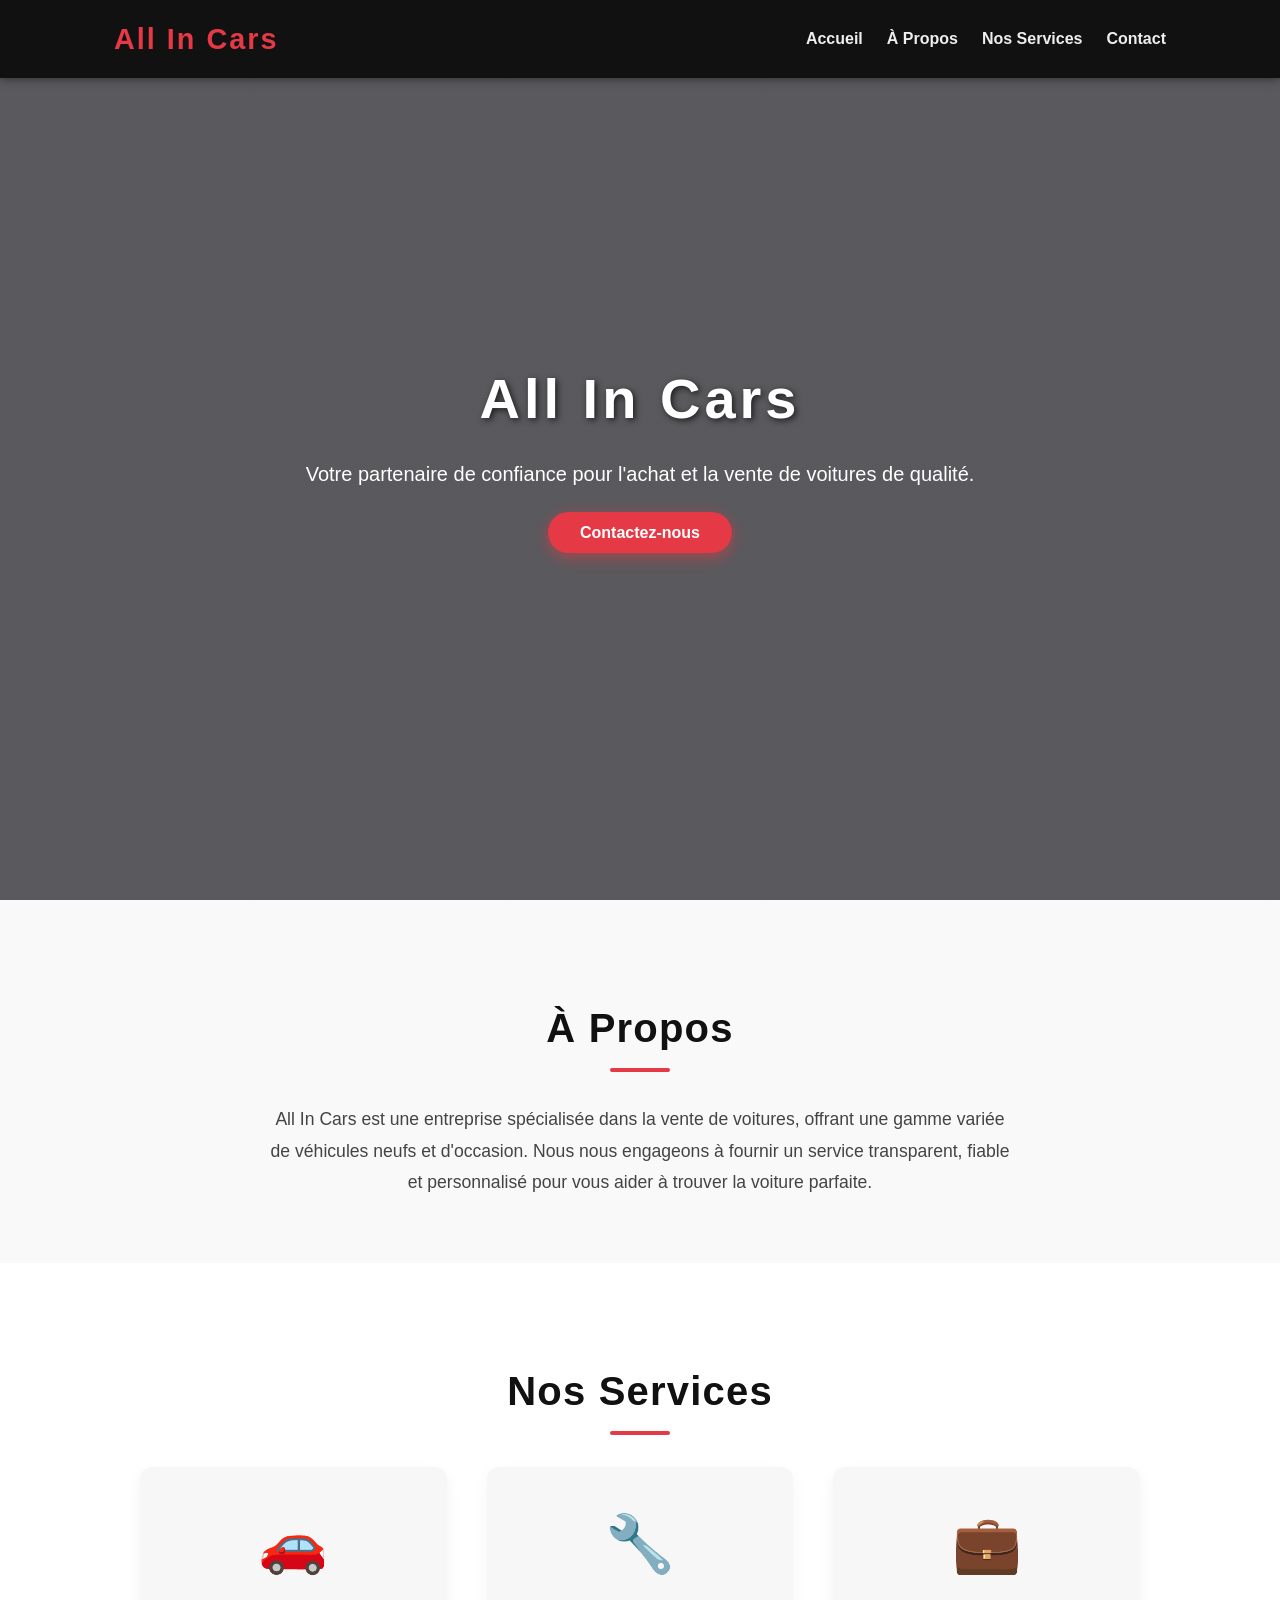
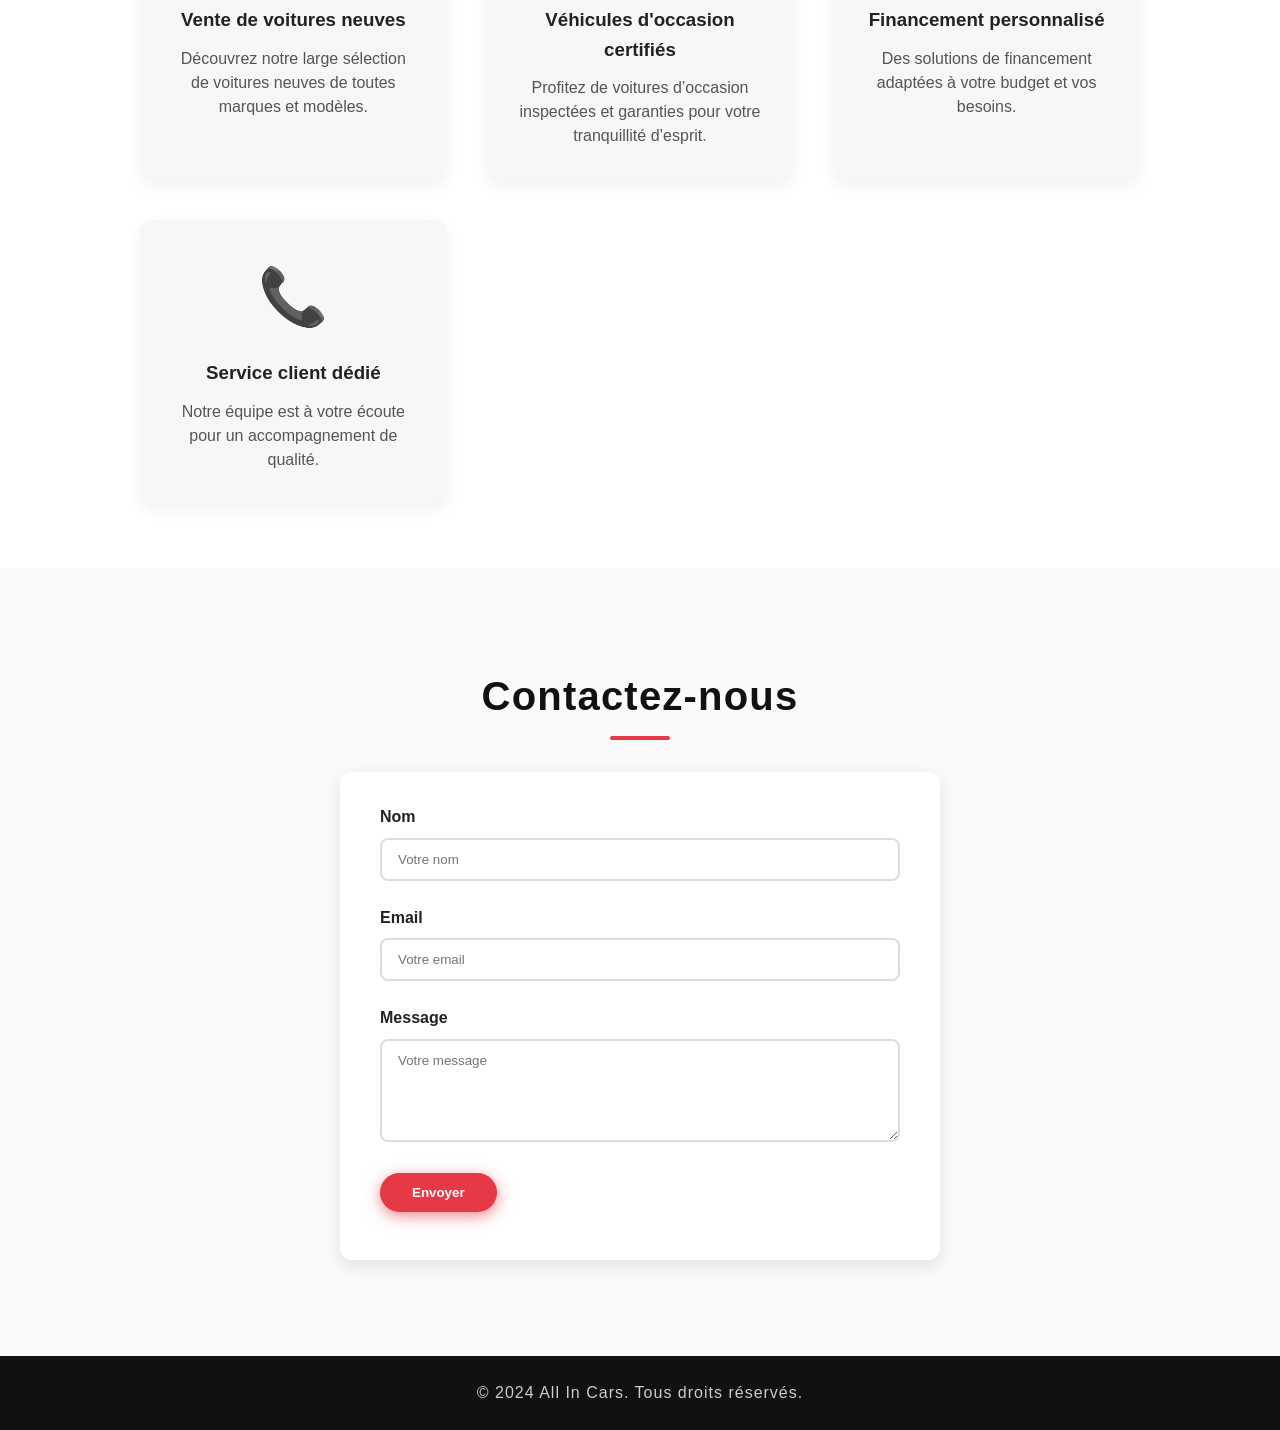
==== commit 7c8a2957: "New Commit" ====
--- a/index.html
+++ b/index.html
@@ -1,87 +1 @@
-<!DOCTYPE html>
-<html lang="fr">
-<head>
-    <meta charset="UTF-8" />
-    <meta name="viewport" content="width=device-width, initial-scale=1" />
-    <title>All In Cars - Vente de voitures</title>
-    <link rel="stylesheet" href="style.css" />
-</head>
-<body>
-    <header class="hero" id="hero">
-        <nav class="navbar">
-            <div class="logo">All In Cars</div>
-            <ul class="nav-links">
-                <li><a href="#hero">Accueil</a></li>
-                <li><a href="#about">À Propos</a></li>
-                <li><a href="#services">Nos Services</a></li>
-                <li><a href="#contact">Contact</a></li>
-            </ul>
-        </nav>
-        <div class="hero-content">
-            <h1>All In Cars</h1>
-            <p>Votre partenaire de confiance pour l'achat de voitures de qualité.</p>
-            <a href="#contact" class="btn-primary">Contactez-nous</a>
-        </div>
-    </header>
-
-    <section class="about" id="about">
-        <div class="container">
-            <h2>À Propos de Nous</h2>
-            <p>All In Cars est une entreprise spécialisée dans la vente de voitures neuves et d'occasion. Forts d'une expérience de plusieurs années, nous nous engageons à offrir à nos clients des véhicules de qualité avec un service client irréprochable.</p>
-        </div>
-    </section>
-
-    <section class="services" id="services">
-        <div class="container">
-            <h2>Nos Services</h2>
-            <div class="services-list">
-                <div class="service-item">
-                    <h3>Vente de voitures neuves</h3>
-                    <p>Découvrez notre large gamme de voitures neuves des plus grandes marques, adaptées à tous les budgets.</p>
-                </div>
-                <div class="service-item">
-                    <h3>Vente de voitures d'occasion</h3>
-                    <p>Nous proposons des voitures d'occasion vérifiées et garanties pour vous assurer une tranquillité d'esprit.</p>
-                </div>
-                <div class="service-item">
-                    <h3>Financement personnalisé</h3>
-                    <p>Profitez de solutions de financement flexibles adaptées à votre situation pour concrétiser votre achat.</p>
-                </div>
-                <div class="service-item">
-                    <h3>Service après-vente</h3>
-                    <p>Notre équipe est à votre disposition pour l'entretien, les réparations et les conseils après l'achat.</p>
-                </div>
-            </div>
-        </div>
-    </section>
-
-    <section class="contact" id="contact">
-        <div class="container">
-            <h2>Contactez-nous</h2>
-            <form id="contactForm">
-                <div class="form-group">
-                    <label for="name">Nom</label>
-                    <input type="text" id="name" name="name" required placeholder="Votre nom" />
-                </div>
-                <div class="form-group">
-                    <label for="email">Email</label>
-                    <input type="email" id="email" name="email" required placeholder="Votre email" />
-                </div>
-                <div class="form-group">
-                    <label for="message">Message</label>
-                    <textarea id="message" name="message" rows="5" required placeholder="Votre message"></textarea>
-                </div>
-                <button type="submit" class="btn-primary">Envoyer</button>
-                <p id="formMessage" class="form-message"></p>
-            </form>
-        </div>
-    </section>
-
-    <footer>
-        <div class="container">
-            <p>© 2024 All In Cars. Tous droits réservés.</p>
-        </div>
-    </footer>
-    <script src="script.js"></script>
-</body>
-</html>+<!DOCTYPE html><html lang="fr"><head><meta charset="UTF-8"><meta name="viewport" content="width=device-width, initial-scale=1.0"><title>All In Cars - Vente de Voitures</title><link rel="stylesheet" href="styles.css"><script defer src="script.js"></script></head><body> <header> <nav class="navbar"> <a href="#hero" class="logo">All In Cars</a> <ul class="nav-links"> <li><a href="#hero">Accueil</a></li> <li><a href="#about">À Propos</a></li> <li><a href="#services">Nos Services</a></li> <li><a href="#contact">Contact</a></li> </ul> <button class="nav-toggle" aria-label="Ouvrir le menu">&#9776;</button> </nav> </header> <main> <section id="hero" class="hero"> <div class="hero-content"> <h1>All In Cars</h1> <p>Votre partenaire de confiance pour l'achat et la vente de voitures de qualité.</p> <a href="#contact" class="btn-primary">Contactez-nous</a> </div> </section> <section id="about" class="about"> <div class="container"> <h2>À Propos</h2> <p>All In Cars est une entreprise spécialisée dans la vente de voitures, offrant une gamme variée de véhicules neufs et d'occasion. Nous nous engageons à fournir un service transparent, fiable et personnalisé pour vous aider à trouver la voiture parfaite.</p> </div> </section> <section id="services" class="services"> <div class="container"> <h2>Nos Services</h2> <div class="services-grid"> <div class="service-card"> <div class="icon">🚗</div> <h3>Vente de voitures neuves</h3> <p>Découvrez notre large sélection de voitures neuves de toutes marques et modèles.</p> </div> <div class="service-card"> <div class="icon">🔧</div> <h3>Véhicules d'occasion certifiés</h3> <p>Profitez de voitures d’occasion inspectées et garanties pour votre tranquillité d’esprit.</p> </div> <div class="service-card"> <div class="icon">💼</div> <h3>Financement personnalisé</h3> <p>Des solutions de financement adaptées à votre budget et vos besoins.</p> </div> <div class="service-card"> <div class="icon">📞</div> <h3>Service client dédié</h3> <p>Notre équipe est à votre écoute pour un accompagnement de qualité.</p> </div> </div> </div> </section> <section id="contact" class="contact"> <div class="container"> <h2>Contactez-nous</h2> <form id="contactForm"> <label for="name">Nom</label> <input type="text" id="name" name="name" required placeholder="Votre nom"> <label for="email">Email</label> <input type="email" id="email" name="email" required placeholder="Votre email"> <label for="message">Message</label> <textarea id="message" name="message" rows="5" required placeholder="Votre message"></textarea> <button type="submit" class="btn-primary">Envoyer</button> <p id="formMessage" class="form-message"></p> </form> </div> </section> </main> <footer> <p>© 2024 All In Cars. Tous droits réservés.</p> </footer> </body></html>
--- a/styles.css
+++ b/styles.css
@@ -0,0 +1 @@
+/* Reset & base styles */*{margin:0;padding:0;box-sizing:border-box;}body{font-family:'Segoe UI', Tahoma, Geneva, Verdana, sans-serif;background:#f9f9f9;color:#222;line-height:1.6;scroll-behavior:smooth;}a{color:inherit;text-decoration:none;}ul{list-style:none;}img{max-width:100%;display:block;}button{cursor:pointer;outline:none;border:none;font-family:inherit;}input,textarea{font-family:inherit;} .container{max-width:1100px;margin:0 auto;padding:0 1.5rem;} /* Navbar */ header{background:#111;position:fixed;top:0;left:0;width:100%;z-index:1000;box-shadow:0 2px 8px rgba(0,0,0,0.4);} .navbar{display:flex;justify-content:space-between;align-items:center;padding:1rem 1.5rem;max-width:1100px;margin:0 auto;} .logo{font-size:1.8rem;font-weight:700;color:#e63946;letter-spacing:2px;} .nav-links{display:flex;gap:1.5rem;} .nav-links a{color:#eee;font-weight:600;transition:color 0.3s ease;} .nav-links a:hover, .nav-links a:focus{color:#e63946;} .nav-toggle{display:none;background:none;border:none;color:#eee;font-size:2rem;} /* Hero Section */ .hero{height:100vh;background:linear-gradient(rgba(22,22,27,0.7),rgba(22,22,27,0.7)), url('https://images.unsplash.com/photo-1502877338535-766e1452684a?ixlib=rb-4.0.3&auto=format&fit=crop&w=1470&q=80') center/cover no-repeat;display:flex;align-items:center;justify-content:center;text-align:center;padding:0 1.5rem;} .hero-content{color:#fff;max-width:700px;} .hero h1{font-size:3.5rem;margin-bottom:1rem;letter-spacing:4px;text-shadow: 2px 2px 6px rgba(0,0,0,0.7);} .hero p{font-size:1.25rem;margin-bottom:2rem;line-height:1.4;} .btn-primary{padding:0.75rem 2rem;background:#e63946;color:#fff;border-radius:30px;font-weight:600;transition:background-color 0.3s ease, box-shadow 0.3s ease;box-shadow:0 4px 15px rgba(230,57,70,0.6);} .btn-primary:hover, .btn-primary:focus{background:#bf2d38;box-shadow: 0 6px 20px rgba(191,45,56,0.75);} /* Section Titles */ h2{font-size:2.5rem;color:#111;margin-bottom:1rem;text-align:center;letter-spacing:1.2px;position:relative;} h2::after{content:'';display:block;width:60px;height:4px;background:#e63946;margin:0.5rem auto 2rem;border-radius:2px;} /* About Section */ .about{padding:6rem 0 4rem;} .about p{max-width:750px;font-size:1.1rem;color:#444;margin:0 auto;line-height:1.8;text-align:center;} /* Services Section */ .services{background:#fff;padding:6rem 0 4rem;} .services-grid{display:grid;grid-template-columns:repeat(auto-fit,minmax(230px,1fr));gap:2.5rem;max-width:1000px;margin:0 auto;} .service-card{background:#f7f7f7;border-radius:12px;padding:2rem;box-shadow:0 6px 15px rgba(0,0,0,0.05);transition:transform 0.3s ease, box-shadow 0.3s ease;display:flex;flex-direction:column;align-items:center;text-align:center;} .service-card:hover, .service-card:focus-within{transform:translateY(-8px);box-shadow:0 12px 25px rgba(230, 57, 70, 0.3);} .icon{font-size:3.5rem;color:#e63946;margin-bottom:1rem;} .service-card h3{margin-bottom:0.75rem;color:#222;} .service-card p{font-size:1rem;color:#555;line-height:1.5;} /* Contact Section */ .contact{padding:6rem 1.5rem 6rem;background:#fafafa;} form{max-width:600px;margin:0 auto;background:#fff;padding:2rem 2.5rem;border-radius:12px;box-shadow:0 6px 18px rgba(0,0,0,0.1);} label{display:block;margin-bottom:0.5rem;font-weight:700;color:#222;} input,textarea{width:100%;padding:0.75rem 1rem;margin-bottom:1.5rem;border:2px solid #ddd;border-radius:8px;transition:border-color 0.3s ease;} input:focus,textarea:focus{border-color:#e63946;outline:none;} .form-message{margin-top:1rem;font-weight:600;text-align:center;text-transform:capitalize;} /* Footer */ footer{background:#111;color:#ccc;text-align:center;padding:1.5rem 1rem;letter-spacing:1px;} /* Responsive Navbar */ @media (max-width:768px){ .nav-links{position:fixed;top:65px;right:-100%;height:calc(100vh - 65px);width:220px;background:#111;flex-direction:column;align-items:flex-start;padding:2rem 1rem;gap:1.5rem;transition:right 0.3s ease;} .nav-links.active{right:0;} .nav-toggle{display:block;} }
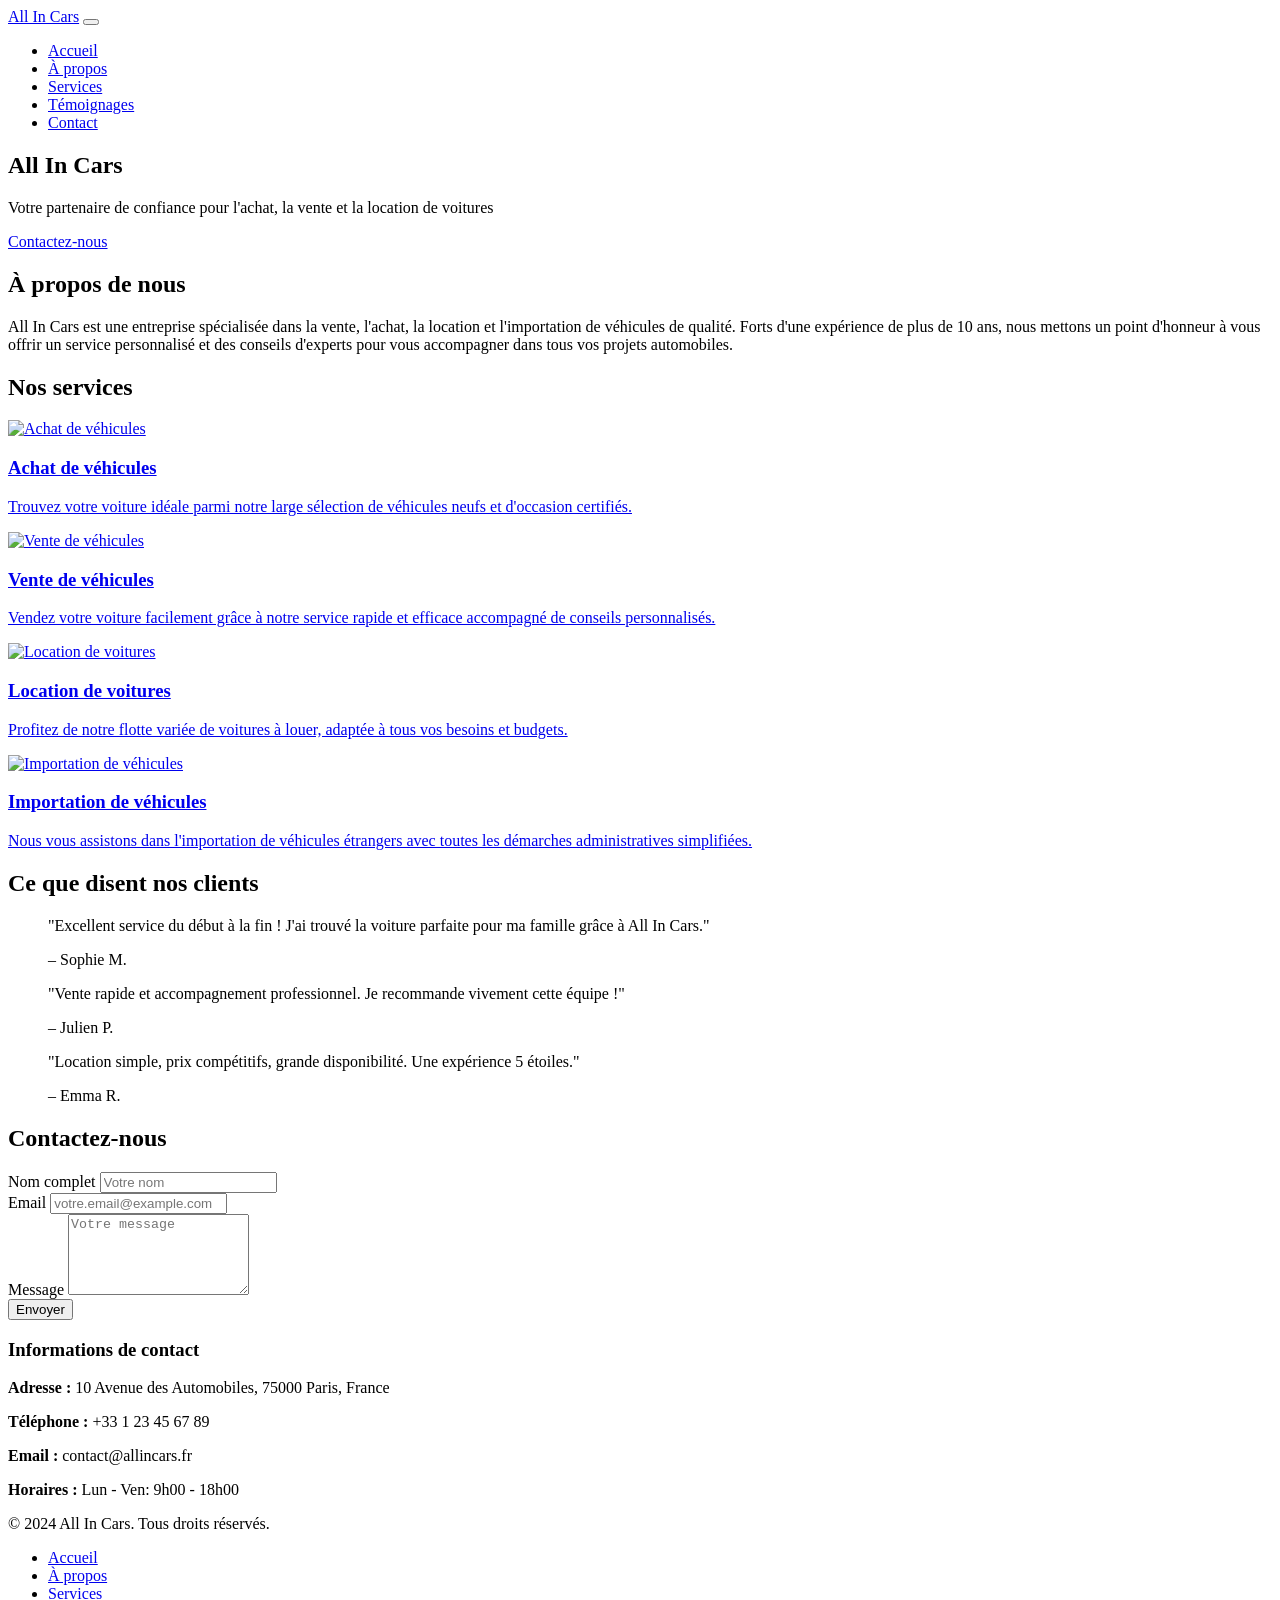
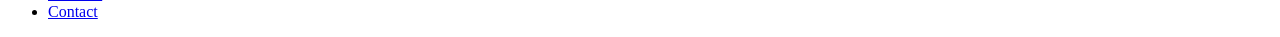
==== commit 61775ab9: "New Commit" ====
--- a/index.html
+++ b/index.html
@@ -1 +1,145 @@
-<!DOCTYPE html><html lang="fr"><head><meta charset="UTF-8"><meta name="viewport" content="width=device-width, initial-scale=1.0"><title>All In Cars - Vente de Voitures</title><link rel="stylesheet" href="styles.css"><script defer src="script.js"></script></head><body> <header> <nav class="navbar"> <a href="#hero" class="logo">All In Cars</a> <ul class="nav-links"> <li><a href="#hero">Accueil</a></li> <li><a href="#about">À Propos</a></li> <li><a href="#services">Nos Services</a></li> <li><a href="#contact">Contact</a></li> </ul> <button class="nav-toggle" aria-label="Ouvrir le menu">&#9776;</button> </nav> </header> <main> <section id="hero" class="hero"> <div class="hero-content"> <h1>All In Cars</h1> <p>Votre partenaire de confiance pour l'achat et la vente de voitures de qualité.</p> <a href="#contact" class="btn-primary">Contactez-nous</a> </div> </section> <section id="about" class="about"> <div class="container"> <h2>À Propos</h2> <p>All In Cars est une entreprise spécialisée dans la vente de voitures, offrant une gamme variée de véhicules neufs et d'occasion. Nous nous engageons à fournir un service transparent, fiable et personnalisé pour vous aider à trouver la voiture parfaite.</p> </div> </section> <section id="services" class="services"> <div class="container"> <h2>Nos Services</h2> <div class="services-grid"> <div class="service-card"> <div class="icon">🚗</div> <h3>Vente de voitures neuves</h3> <p>Découvrez notre large sélection de voitures neuves de toutes marques et modèles.</p> </div> <div class="service-card"> <div class="icon">🔧</div> <h3>Véhicules d'occasion certifiés</h3> <p>Profitez de voitures d’occasion inspectées et garanties pour votre tranquillité d’esprit.</p> </div> <div class="service-card"> <div class="icon">💼</div> <h3>Financement personnalisé</h3> <p>Des solutions de financement adaptées à votre budget et vos besoins.</p> </div> <div class="service-card"> <div class="icon">📞</div> <h3>Service client dédié</h3> <p>Notre équipe est à votre écoute pour un accompagnement de qualité.</p> </div> </div> </div> </section> <section id="contact" class="contact"> <div class="container"> <h2>Contactez-nous</h2> <form id="contactForm"> <label for="name">Nom</label> <input type="text" id="name" name="name" required placeholder="Votre nom"> <label for="email">Email</label> <input type="email" id="email" name="email" required placeholder="Votre email"> <label for="message">Message</label> <textarea id="message" name="message" rows="5" required placeholder="Votre message"></textarea> <button type="submit" class="btn-primary">Envoyer</button> <p id="formMessage" class="form-message"></p> </form> </div> </section> </main> <footer> <p>© 2024 All In Cars. Tous droits réservés.</p> </footer> </body></html>+<!DOCTYPE html>
+<html lang="fr">
+<head>
+  <meta charset="UTF-8" />
+  <meta name="viewport" content="width=device-width, initial-scale=1.0" />
+  <title>All In Cars - Vente de voitures</title>
+  <link rel="stylesheet" href="css/style.css" />
+  <script defer src="js/main.js"></script>
+</head>
+<body>
+  <header>
+    <nav class="navbar">
+      <div class="container nav-container">
+        <a href="index.html" class="logo">All In Cars</a>
+        <button class="nav-toggle" aria-label="Ouvrir le menu">
+          <span class="hamburger"></span>
+        </button>
+        <ul class="nav-menu">
+          <li><a href="#hero" class="nav-link">Accueil</a></li>
+          <li><a href="#about" class="nav-link">À propos</a></li>
+          <li><a href="#services" class="nav-link">Services</a></li>
+          <li><a href="#testimonials" class="nav-link">Témoignages</a></li>
+          <li><a href="#contact" class="nav-link">Contact</a></li>
+        </ul>
+      </div>
+    </nav>
+  </header>
+
+  <main>
+    <!-- Hero Section -->
+    <section id="hero" class="hero-section">
+      <div class="container hero-container">
+        <h1>All In Cars</h1>
+        <p class="hero-slogan">Votre partenaire de confiance pour l'achat, la vente et la location de voitures</p>
+        <a href="#contact" class="btn btn-primary">Contactez-nous</a>
+      </div>
+    </section>
+
+    <!-- About Section -->
+    <section id="about" class="about-section">
+      <div class="container">
+        <h2>À propos de nous</h2>
+        <p>All In Cars est une entreprise spécialisée dans la vente, l'achat, la location et l'importation de véhicules de qualité. Forts d'une expérience de plus de 10 ans, nous mettons un point d'honneur à vous offrir un service personnalisé et des conseils d'experts pour vous accompagner dans tous vos projets automobiles.</p>
+      </div>
+    </section>
+
+    <!-- Services Section -->
+    <section id="services" class="services-section">
+      <div class="container">
+        <h2>Nos services</h2>
+        <div class="services-cards">
+          <a href="pages/achat.html" class="service-card" aria-label="Achat de véhicules">
+            <img src="images/achat.jpg" alt="Achat de véhicules" />
+            <h3>Achat de véhicules</h3>
+            <p>Trouvez votre voiture idéale parmi notre large sélection de véhicules neufs et d'occasion certifiés.</p>
+          </a>
+
+          <a href="pages/vente.html" class="service-card" aria-label="Vente de véhicules">
+            <img src="images/vente.jpg" alt="Vente de véhicules" />
+            <h3>Vente de véhicules</h3>
+            <p>Vendez votre voiture facilement grâce à notre service rapide et efficace accompagné de conseils personnalisés.</p>
+          </a>
+
+          <a href="pages/location.html" class="service-card" aria-label="Location de voitures">
+            <img src="images/location.jpg" alt="Location de voitures" />
+            <h3>Location de voitures</h3>
+            <p>Profitez de notre flotte variée de voitures à louer, adaptée à tous vos besoins et budgets.</p>
+          </a>
+
+          <a href="pages/importation.html" class="service-card" aria-label="Importation de véhicules">
+            <img src="images/importation.jpg" alt="Importation de véhicules" />
+            <h3>Importation de véhicules</h3>
+            <p>Nous vous assistons dans l'importation de véhicules étrangers avec toutes les démarches administratives simplifiées.</p>
+          </a>
+        </div>
+      </div>
+    </section>
+
+    <!-- Testimonials Section -->
+    <section id="testimonials" class="testimonials-section">
+      <div class="container">
+        <h2>Ce que disent nos clients</h2>
+        <div class="testimonials-slider">
+          <blockquote class="testimonial">
+            <p>"Excellent service du début à la fin ! J'ai trouvé la voiture parfaite pour ma famille grâce à All In Cars."</p>
+            <footer>– Sophie M.</footer>
+          </blockquote>
+          <blockquote class="testimonial">
+            <p>"Vente rapide et accompagnement professionnel. Je recommande vivement cette équipe !"</p>
+            <footer>– Julien P.</footer>
+          </blockquote>
+          <blockquote class="testimonial">
+            <p>"Location simple, prix compétitifs, grande disponibilité. Une expérience 5 étoiles."</p>
+            <footer>– Emma R.</footer>
+          </blockquote>
+        </div>
+      </div>
+    </section>
+
+    <!-- Contact Section -->
+    <section id="contact" class="contact-section">
+      <div class="container">
+        <h2>Contactez-nous</h2>
+        <div class="contact-content">
+          <form action="#" method="POST" id="contact-form" novalidate>
+            <div class="form-group">
+              <label for="name">Nom complet</label>
+              <input type="text" id="name" name="name" required placeholder="Votre nom" />
+            </div>
+            <div class="form-group">
+              <label for="email">Email</label>
+              <input type="email" id="email" name="email" required placeholder="votre.email@example.com" />
+            </div>
+            <div class="form-group">
+              <label for="message">Message</label>
+              <textarea id="message" name="message" rows="5" required placeholder="Votre message"></textarea>
+            </div>
+            <button type="submit" class="btn btn-primary">Envoyer</button>
+            <p class="form-response" aria-live="polite"></p>
+          </form>
+          <div class="contact-info">
+            <h3>Informations de contact</h3>
+            <p><strong>Adresse :</strong> 10 Avenue des Automobiles, 75000 Paris, France</p>
+            <p><strong>Téléphone :</strong> +33 1 23 45 67 89</p>
+            <p><strong>Email :</strong> contact@allincars.fr</p>
+            <p><strong>Horaires :</strong> Lun - Ven: 9h00 - 18h00</p>
+          </div>
+        </div>
+      </div>
+    </section>
+  </main>
+
+  <footer class="footer">
+    <div class="container footer-container">
+      <p>&copy; 2024 All In Cars. Tous droits réservés.</p>
+      <ul class="footer-links">
+        <li><a href="#hero">Accueil</a></li>
+        <li><a href="#about">À propos</a></li>
+        <li><a href="#services">Services</a></li>
+        <li><a href="#contact">Contact</a></li>
+      </ul>
+    </div>
+  </footer>
+</body>
+</html>
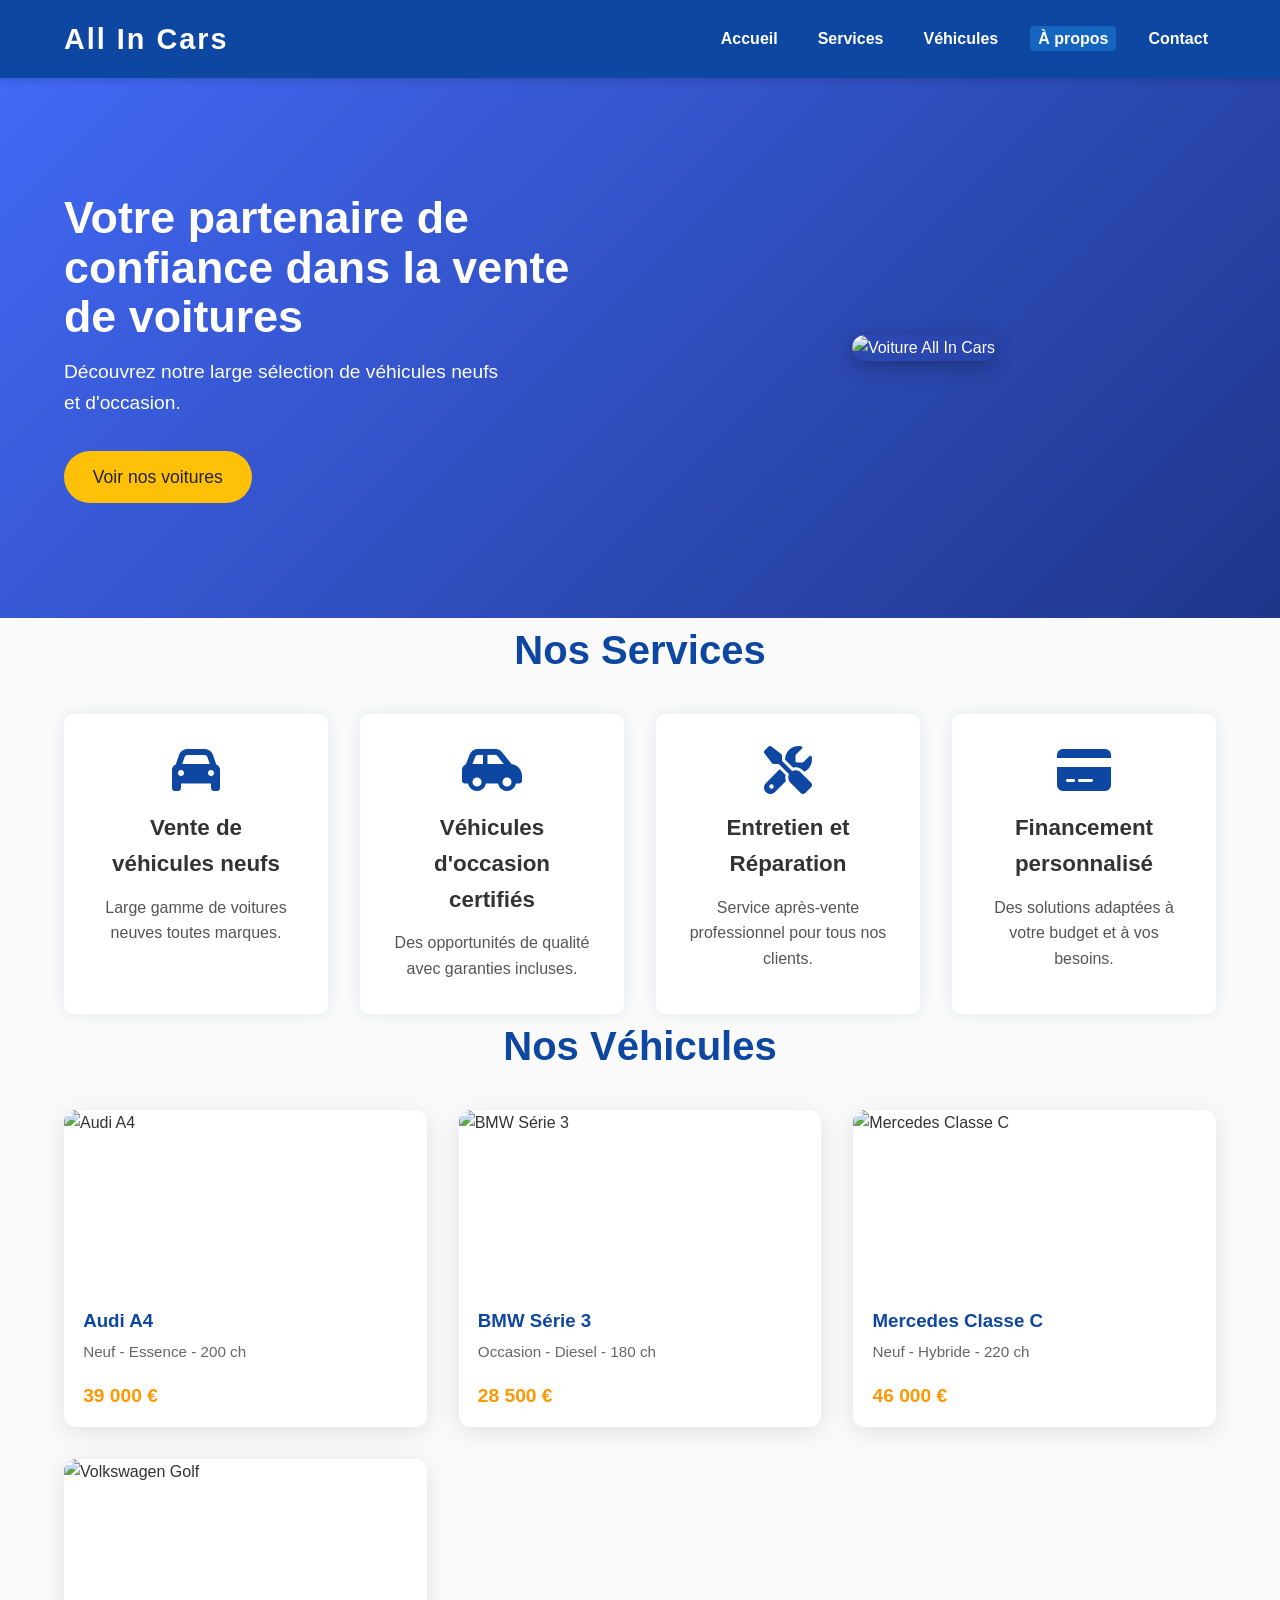
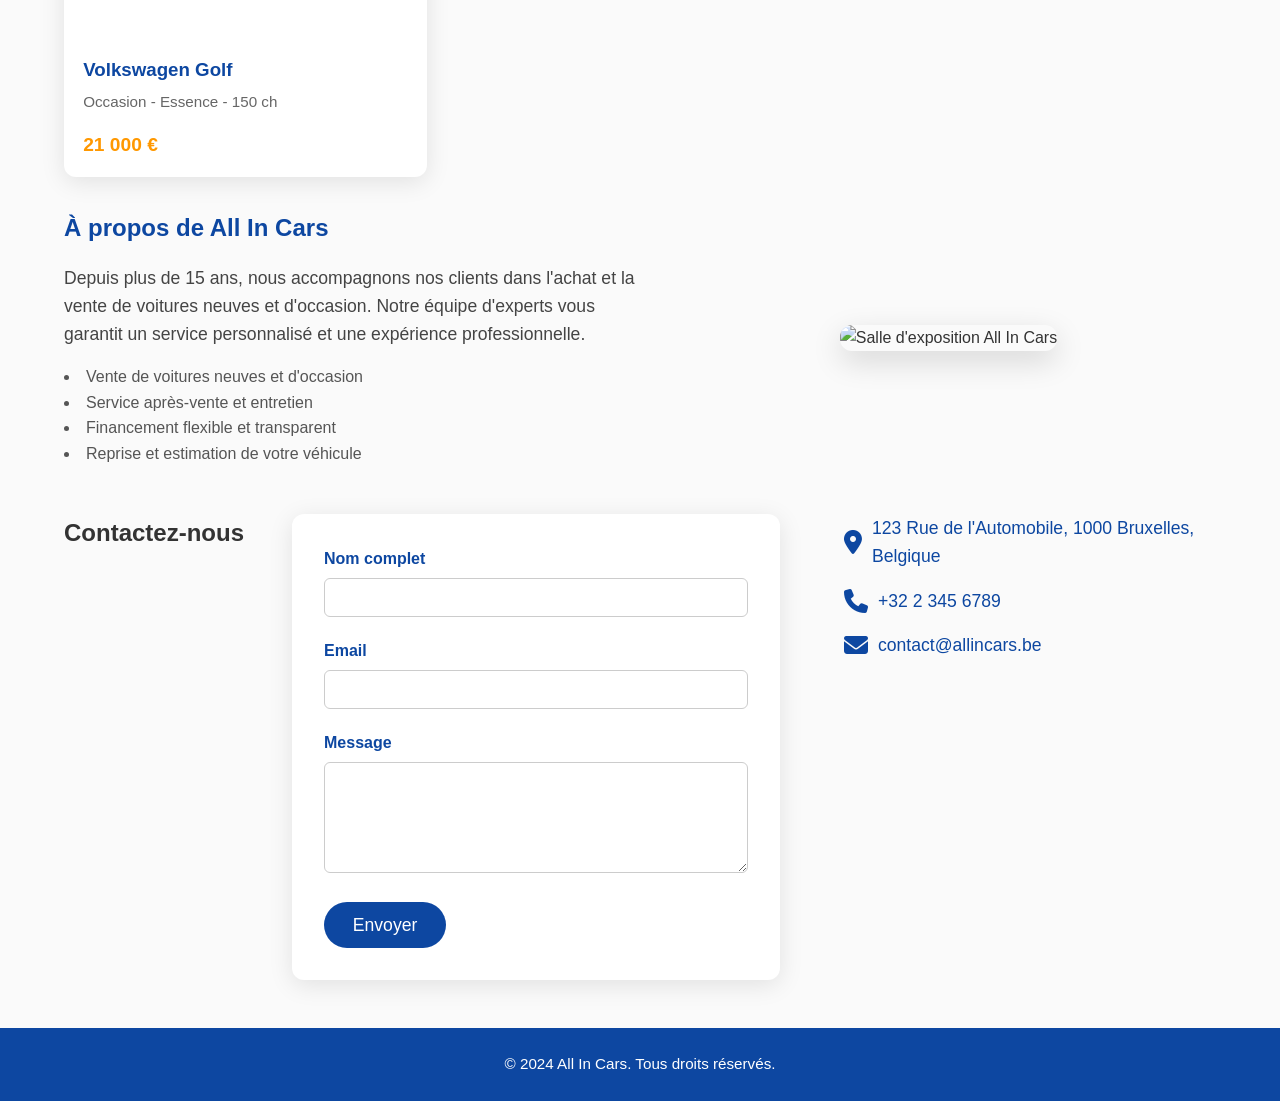
==== commit ab2de8ba: "New Commit" ====
--- a/index.html
+++ b/index.html
@@ -1,145 +1,171 @@
 <!DOCTYPE html>
 <html lang="fr">
 <head>
-  <meta charset="UTF-8" />
-  <meta name="viewport" content="width=device-width, initial-scale=1.0" />
-  <title>All In Cars - Vente de voitures</title>
-  <link rel="stylesheet" href="css/style.css" />
-  <script defer src="js/main.js"></script>
+    <meta charset="UTF-8" />
+    <meta name="viewport" content="width=device-width, initial-scale=1" />
+    <title>All In Cars - Vente de voitures</title>
+    <link rel="stylesheet" href="styles.css" />
+    <script defer src="script.js"></script>
+    <link href="https://cdnjs.cloudflare.com/ajax/libs/font-awesome/6.4.0/css/all.min.css" rel="stylesheet" />
 </head>
 <body>
-  <header>
-    <nav class="navbar">
-      <div class="container nav-container">
-        <a href="index.html" class="logo">All In Cars</a>
-        <button class="nav-toggle" aria-label="Ouvrir le menu">
-          <span class="hamburger"></span>
-        </button>
-        <ul class="nav-menu">
-          <li><a href="#hero" class="nav-link">Accueil</a></li>
-          <li><a href="#about" class="nav-link">À propos</a></li>
-          <li><a href="#services" class="nav-link">Services</a></li>
-          <li><a href="#testimonials" class="nav-link">Témoignages</a></li>
-          <li><a href="#contact" class="nav-link">Contact</a></li>
-        </ul>
-      </div>
-    </nav>
-  </header>
+    <header class="header">
+        <div class="container">
+            <div class="logo">
+                <h1>All In Cars</h1>
+            </div>
+            <nav class="nav" id="nav">
+                <ul class="nav-list">
+                    <li><a href="#home" class="nav-link active">Accueil</a></li>
+                    <li><a href="#services" class="nav-link">Services</a></li>
+                    <li><a href="#cars" class="nav-link">Véhicules</a></li>
+                    <li><a href="#about" class="nav-link">À propos</a></li>
+                    <li><a href="#contact" class="nav-link">Contact</a></li>
+                </ul>
+            </nav>
+            <div class="burger" id="burger">
+                <span></span>
+                <span></span>
+                <span></span>
+            </div>
+        </div>
+    </header>
 
-  <main>
-    <!-- Hero Section -->
-    <section id="hero" class="hero-section">
-      <div class="container hero-container">
-        <h1>All In Cars</h1>
-        <p class="hero-slogan">Votre partenaire de confiance pour l'achat, la vente et la location de voitures</p>
-        <a href="#contact" class="btn btn-primary">Contactez-nous</a>
-      </div>
+    <section id="home" class="hero">
+        <div class="container hero-container">
+            <div class="hero-text">
+                <h2>Votre partenaire de confiance dans la vente de voitures</h2>
+                <p>Découvrez notre large sélection de véhicules neufs et d'occasion.
+                </p>
+                <a href="#cars" class="btn-primary">Voir nos voitures</a>
+            </div>
+            <div class="hero-image">
+                <img src="https://images.unsplash.com/photo-1503376780353-7e6692767b70?auto=format&fit=crop&w=800&q=80" alt="Voiture All In Cars">
+            </div>
+        </div>
     </section>
 
-    <!-- About Section -->
-    <section id="about" class="about-section">
-      <div class="container">
-        <h2>À propos de nous</h2>
-        <p>All In Cars est une entreprise spécialisée dans la vente, l'achat, la location et l'importation de véhicules de qualité. Forts d'une expérience de plus de 10 ans, nous mettons un point d'honneur à vous offrir un service personnalisé et des conseils d'experts pour vous accompagner dans tous vos projets automobiles.</p>
-      </div>
+    <section id="services" class="services">
+        <div class="container">
+            <h2 class="section-title">Nos Services</h2>
+            <div class="services-grid">
+                <article class="service-item">
+                    <i class="fa-solid fa-car"></i>
+                    <h3>Vente de véhicules neufs</h3>
+                    <p>Large gamme de voitures neuves toutes marques.
+                    </p>
+                </article>
+                <article class="service-item">
+                    <i class="fa-solid fa-car-side"></i>
+                    <h3>Véhicules d'occasion certifiés</h3>
+                    <p>Des opportunités de qualité avec garanties incluses.
+                    </p>
+                </article>
+                <article class="service-item">
+                    <i class="fa-solid fa-tools"></i>
+                    <h3>Entretien et Réparation</h3>
+                    <p>Service après-vente professionnel pour tous nos clients.
+                    </p>
+                </article>
+                <article class="service-item">
+                    <i class="fa-solid fa-credit-card"></i>
+                    <h3>Financement personnalisé</h3>
+                    <p>Des solutions adaptées à votre budget et à vos besoins.
+                    </p>
+                </article>
+            </div>
+        </div>
     </section>
 
-    <!-- Services Section -->
-    <section id="services" class="services-section">
-      <div class="container">
-        <h2>Nos services</h2>
-        <div class="services-cards">
-          <a href="pages/achat.html" class="service-card" aria-label="Achat de véhicules">
-            <img src="images/achat.jpg" alt="Achat de véhicules" />
-            <h3>Achat de véhicules</h3>
-            <p>Trouvez votre voiture idéale parmi notre large sélection de véhicules neufs et d'occasion certifiés.</p>
-          </a>
-
-          <a href="pages/vente.html" class="service-card" aria-label="Vente de véhicules">
-            <img src="images/vente.jpg" alt="Vente de véhicules" />
-            <h3>Vente de véhicules</h3>
-            <p>Vendez votre voiture facilement grâce à notre service rapide et efficace accompagné de conseils personnalisés.</p>
-          </a>
-
-          <a href="pages/location.html" class="service-card" aria-label="Location de voitures">
-            <img src="images/location.jpg" alt="Location de voitures" />
-            <h3>Location de voitures</h3>
-            <p>Profitez de notre flotte variée de voitures à louer, adaptée à tous vos besoins et budgets.</p>
-          </a>
-
-          <a href="pages/importation.html" class="service-card" aria-label="Importation de véhicules">
-            <img src="images/importation.jpg" alt="Importation de véhicules" />
-            <h3>Importation de véhicules</h3>
-            <p>Nous vous assistons dans l'importation de véhicules étrangers avec toutes les démarches administratives simplifiées.</p>
-          </a>
+    <section id="cars" class="cars">
+        <div class="container">
+            <h2 class="section-title">Nos Véhicules</h2>
+            <div class="cars-grid">
+                <article class="car-card">
+                    <img src="https://images.unsplash.com/photo-1552519507-da3b142c6e3d?auto=format&fit=crop&w=500&q=80" alt="Audi A4" />
+                    <div class="car-info">
+                        <h3>Audi A4</h3>
+                        <p>Neuf - Essence - 200 ch</p>
+                        <span class="price">39 000 €</span>
+                    </div>
+                </article>
+                <article class="car-card">
+                    <img src="https://images.unsplash.com/photo-1503376780353-7e6692767b70?auto=format&fit=crop&w=500&q=80" alt="BMW Série 3" />
+                    <div class="car-info">
+                        <h3>BMW Série 3</h3>
+                        <p>Occasion - Diesel - 180 ch</p>
+                        <span class="price">28 500 €</span>
+                    </div>
+                </article>
+                <article class="car-card">
+                    <img src="https://images.unsplash.com/photo-1617814076367-b759c7d7e738?auto=format&fit=crop&w=500&q=80" alt="Mercedes Classe C" />
+                    <div class="car-info">
+                        <h3>Mercedes Classe C</h3>
+                        <p>Neuf - Hybride - 220 ch</p>
+                        <span class="price">46 000 €</span>
+                    </div>
+                </article>
+                <article class="car-card">
+                    <img src="https://images.unsplash.com/photo-1502877338535-766e1452684a?auto=format&fit=crop&w=500&q=80" alt="Volkswagen Golf" />
+                    <div class="car-info">
+                        <h3>Volkswagen Golf</h3>
+                        <p>Occasion - Essence - 150 ch</p>
+                        <span class="price">21 000 €</span>
+                    </div>
+                </article>
+            </div>
         </div>
-      </div>
     </section>
 
-    <!-- Testimonials Section -->
-    <section id="testimonials" class="testimonials-section">
-      <div class="container">
-        <h2>Ce que disent nos clients</h2>
-        <div class="testimonials-slider">
-          <blockquote class="testimonial">
-            <p>"Excellent service du début à la fin ! J'ai trouvé la voiture parfaite pour ma famille grâce à All In Cars."</p>
-            <footer>– Sophie M.</footer>
-          </blockquote>
-          <blockquote class="testimonial">
-            <p>"Vente rapide et accompagnement professionnel. Je recommande vivement cette équipe !"</p>
-            <footer>– Julien P.</footer>
-          </blockquote>
-          <blockquote class="testimonial">
-            <p>"Location simple, prix compétitifs, grande disponibilité. Une expérience 5 étoiles."</p>
-            <footer>– Emma R.</footer>
-          </blockquote>
+    <section id="about" class="about">
+        <div class="container about-container">
+            <div class="about-text">
+                <h2>À propos de All In Cars</h2>
+                <p>
+                    Depuis plus de 15 ans, nous accompagnons nos clients dans l'achat et la vente de voitures neuves et d'occasion.
+                    Notre équipe d'experts vous garantit un service personnalisé et une expérience professionnelle.
+                </p>
+                <ul>
+                    <li>Vente de voitures neuves et d'occasion</li>
+                    <li>Service après-vente et entretien</li>
+                    <li>Financement flexible et transparent</li>
+                    <li>Reprise et estimation de votre véhicule</li>
+                </ul>
+            </div>
+            <div class="about-image">
+                <img src="https://images.unsplash.com/photo-1560472354-b33ff0c44a43?auto=format&fit=crop&w=600&q=80" alt="Salle d'exposition All In Cars" />
+            </div>
         </div>
-      </div>
     </section>
 
-    <!-- Contact Section -->
-    <section id="contact" class="contact-section">
-      <div class="container">
-        <h2>Contactez-nous</h2>
-        <div class="contact-content">
-          <form action="#" method="POST" id="contact-form" novalidate>
-            <div class="form-group">
-              <label for="name">Nom complet</label>
-              <input type="text" id="name" name="name" required placeholder="Votre nom" />
+    <section id="contact" class="contact">
+        <div class="container contact-container">
+            <h2>Contactez-nous</h2>
+            <form class="contact-form" id="contactForm">
+                <div class="form-group">
+                    <label for="name">Nom complet</label>
+                    <input type="text" id="name" name="name" required />
+                </div>
+                <div class="form-group">
+                    <label for="email">Email</label>
+                    <input type="email" id="email" name="email" required />
+                </div>
+                <div class="form-group">
+                    <label for="message">Message</label>
+                    <textarea id="message" name="message" rows="5" required></textarea>
+                </div>
+                <button type="submit" class="btn-primary">Envoyer</button>
+            </form>
+            <div class="contact-info">
+                <div><i class="fa-solid fa-location-dot"></i> 123 Rue de l'Automobile, 1000 Bruxelles, Belgique</div>
+                <div><i class="fa-solid fa-phone"></i> +32 2 345 6789</div>
+                <div><i class="fa-solid fa-envelope"></i> contact@allincars.be</div>
             </div>
-            <div class="form-group">
-              <label for="email">Email</label>
-              <input type="email" id="email" name="email" required placeholder="votre.email@example.com" />
-            </div>
-            <div class="form-group">
-              <label for="message">Message</label>
-              <textarea id="message" name="message" rows="5" required placeholder="Votre message"></textarea>
-            </div>
-            <button type="submit" class="btn btn-primary">Envoyer</button>
-            <p class="form-response" aria-live="polite"></p>
-          </form>
-          <div class="contact-info">
-            <h3>Informations de contact</h3>
-            <p><strong>Adresse :</strong> 10 Avenue des Automobiles, 75000 Paris, France</p>
-            <p><strong>Téléphone :</strong> +33 1 23 45 67 89</p>
-            <p><strong>Email :</strong> contact@allincars.fr</p>
-            <p><strong>Horaires :</strong> Lun - Ven: 9h00 - 18h00</p>
-          </div>
         </div>
-      </div>
     </section>
-  </main>
 
-  <footer class="footer">
-    <div class="container footer-container">
-      <p>&copy; 2024 All In Cars. Tous droits réservés.</p>
-      <ul class="footer-links">
-        <li><a href="#hero">Accueil</a></li>
-        <li><a href="#about">À propos</a></li>
-        <li><a href="#services">Services</a></li>
-        <li><a href="#contact">Contact</a></li>
-      </ul>
-    </div>
-  </footer>
+    <footer class="footer">
+        <p>&copy; 2024 All In Cars. Tous droits réservés.</p>
+    </footer>
 </body>
-</html>
+</html>
--- a/styles.css
+++ b/styles.css
@@ -0,0 +1,370 @@
+/* Reset & base */
+* {
+  margin: 0;
+  padding: 0;
+  box-sizing: border-box;
+  font-family: 'Segoe UI', Tahoma, Geneva, Verdana, sans-serif;
+}
+html {
+  scroll-behavior: smooth;
+}
+body {
+  color: #333;
+  background-color: #fafafa;
+  line-height: 1.6;
+}
+.container {
+  width: 90%;
+  max-width: 1200px;
+  margin: 0 auto;
+}
+
+/* Header */
+.header {
+  background-color: #0d47a1;
+  color: white;
+  padding: 1rem 0;
+  position: sticky;
+  top: 0;
+  z-index: 1000;
+  box-shadow: 0 2px 8px rgba(0,0,0,0.15);
+}
+.header .container {
+  display: flex;
+  justify-content: space-between;
+  align-items: center;
+}
+.logo h1 {
+  font-size: 1.8rem;
+  letter-spacing: 2px;
+  cursor: default;
+}
+
+.nav-list {
+  list-style: none;
+  display: flex;
+  gap: 1.5rem;
+}
+.nav-link {
+  color: white;
+  text-decoration: none;
+  font-weight: 600;
+  transition: color 0.3s ease;
+  font-size: 1rem;
+  padding: 0.25rem 0.5rem;
+  border-radius: 4px;
+}
+.nav-link:hover,
+.nav-link.active {
+  background-color: #1565c0;
+}
+
+/* Burger menu (mobile) */
+.burger {
+  width: 25px;
+  cursor: pointer;
+  display: none;
+  flex-direction: column;
+  justify-content: space-between;
+  height: 18px;
+}
+.burger span {
+  display: block;
+  height: 3px;
+  background: white;
+  border-radius: 3px;
+}
+
+/* Hero Section */
+.hero {
+  padding: 4rem 0;
+  background: linear-gradient(135deg, #4268f5 0%, #1e368a 100%);
+  color: white;
+  display:flex;
+  align-items: center;
+  min-height: 60vh;
+}
+.hero-container {
+  display: flex;
+  align-items: center;
+  justify-content: space-between;
+  flex-wrap: wrap;
+  gap: 2rem;
+}
+.hero-text {
+  flex: 1 1 400px;
+}
+.hero-text h2 {
+  font-size: 2.8rem;
+  margin-bottom: 1rem;
+  line-height: 1.1;
+}
+.hero-text p {
+  font-size: 1.2rem;
+  margin-bottom: 2rem;
+  max-width: 450px;
+}
+.btn-primary {
+  background-color: #ffc107;
+  color: #222;
+  padding: 0.75rem 1.8rem;
+  font-size: 1.1rem;
+  border: none;
+  border-radius: 30px;
+  cursor: pointer;
+  transition: background-color 0.3s ease;
+  text-decoration: none;
+  display: inline-block;
+}
+.btn-primary:hover {
+  background-color: #ffca2c;
+}
+
+.hero-image {
+  flex: 1 1 450px;
+  text-align: center;
+}
+.hero-image img {
+  max-width: 100%;
+  border-radius: 15px;
+  box-shadow: 0 5px 20px rgba(0,0,0,0.3);
+}
+
+/* Section titles */
+.section-title {
+  font-size: 2.5rem;
+  margin-bottom: 2rem;
+  text-align: center;
+  color: #0d47a1;
+}
+
+/* Services Section */
+.services-grid {
+  display: grid;
+  grid-template-columns: repeat(auto-fit,minmax(230px,1fr));
+  gap: 2rem;
+}
+.service-item {
+  background: white;
+  padding: 2rem;
+  border-radius: 10px;
+  box-shadow: 0 0 15px rgba(13, 71, 161, 0.1);
+  text-align: center;
+  transition: transform 0.3s ease;
+  cursor: default;
+}
+.service-item:hover {
+  transform: translateY(-10px);
+}
+.service-item i {
+  font-size: 3rem;
+  color: #0d47a1;
+  margin-bottom: 1rem;
+}
+.service-item h3 {
+  margin-bottom: 0.8rem;
+  font-size: 1.4rem;
+}
+.service-item p {
+  color: #555;
+  font-size: 1rem;
+}
+
+/* Cars section */
+.cars-grid {
+  display: grid;
+  grid-template-columns: repeat(auto-fit,minmax(280px,1fr));
+  gap: 2rem;
+}
+.car-card {
+  background: white;
+  border-radius: 12px;
+  box-shadow: 0 5px 25px rgba(0, 0, 0, 0.1);
+  overflow: hidden;
+  transition: box-shadow 0.3s ease;
+  cursor: pointer;
+  display: flex;
+  flex-direction: column;
+}
+.car-card:hover {
+  box-shadow: 0 10px 35px rgba(0, 0, 0, 0.2);
+}
+.car-card img {
+  width: 100%;
+  height: 180px;
+  object-fit: cover;
+}
+.car-info {
+  padding: 1rem 1.2rem;
+  flex-grow: 1;
+  display: flex;
+  flex-direction: column;
+  justify-content: space-between;
+}
+.car-info h3 {
+  margin-bottom: 0.3rem;
+  color: #0d47a1;
+}
+.car-info p {
+  color: #666;
+  font-size: 0.95rem;
+  margin-bottom: 1rem;
+}
+.price {
+  font-weight: 700;
+  font-size: 1.2rem;
+  color: #ff9800;
+}
+
+/* About section */
+.about-container {
+  display: flex;
+  flex-wrap: wrap;
+  gap: 2rem;
+  align-items: center;
+  margin-top: 2rem;
+}
+.about-text {
+  flex: 1 1 450px;
+}
+.about-text h2 {
+  color: #0d47a1;
+  margin-bottom: 1rem;
+}
+.about-text p {
+  font-size: 1.1rem;
+  margin-bottom: 1rem;
+  color: #444;
+}
+.about-text ul {
+  list-style: inside disc;
+  color: #555;
+  font-size: 1rem;
+}
+.about-image {
+  flex: 1 1 400px;
+  text-align: center;
+}
+.about-image img {
+  border-radius: 12px;
+  width: 100%;
+  max-width: 400px;
+  box-shadow: 0 10px 30px rgba(0,0,0,0.15);
+}
+
+/* Contact Section */
+.contact-container {
+  display: flex;
+  flex-wrap: wrap;
+  gap: 3rem;
+  padding: 3rem 0;
+  align-items: flex-start;
+  justify-content: center;
+}
+.contact-form {
+  flex: 1 1 400px;
+  background: white;
+  padding: 2rem;
+  border-radius: 12px;
+  box-shadow: 0 5px 25px rgba(0,0,0,0.1);
+}
+.form-group {
+  margin-bottom: 1.3rem;
+}
+.form-group label {
+  display: block;
+  margin-bottom: 0.4rem;
+  font-weight: 600;
+  color: #0d47a1;
+}
+.form-group input,
+.form-group textarea {
+  width: 100%;
+  padding: 0.6rem 0.8rem;
+  border-radius: 6px;
+  border: 1px solid #ccc;
+  font-size: 1rem;
+  resize: vertical;
+  transition: border-color 0.3s ease;
+}
+.form-group input:focus,
+.form-group textarea:focus {
+  border-color: #0d47a1;
+  outline: none;
+}
+.contact-form button {
+  background-color: #0d47a1;
+  color: white;
+  padding: 0.8rem 1.8rem;
+  font-size: 1.1rem;
+  border: none;
+  border-radius: 30px;
+  cursor: pointer;
+  transition: background-color 0.3s ease;
+}
+.contact-form button:hover {
+  background-color: #1565c0;
+}
+.contact-info {
+  flex: 1 1 300px;
+  color: #0d47a1;
+  font-size: 1.1rem;
+  display: flex;
+  flex-direction: column;
+  gap: 1rem;
+  padding-left: 1rem;
+}
+.contact-info div {
+  display: flex;
+  align-items: center;
+  gap: 10px;
+}
+.contact-info i {
+  font-size: 1.5rem;
+}
+
+/* Footer */
+.footer {
+  text-align: center;
+  padding: 1.5rem 0;
+  background-color: #0d47a1;
+  color: white;
+  font-size: 0.95rem;
+}
+
+/* Responsive */
+@media (max-width: 768px) {
+  .hero-container, .about-container {
+    flex-direction: column;
+    text-align: center;
+  }
+  .hero-text, .about-text, .hero-image, .about-image {
+    flex: unset;
+    max-width: 100%;
+  }
+  .hero-text h2 {
+    font-size: 2rem;
+  }
+  .nav-list {
+    flex-direction: column;
+    background-color: #0d47a1;
+    position: fixed;
+    top: 60px;
+    right: -100%;
+    width: 200px;
+    height: calc(100% - 60px);
+    padding-top: 2rem;
+    transition: right 0.3s ease;
+  }
+  .nav-list.show {
+    right: 0;
+  }
+  .nav-link {
+    padding: 1rem 2rem;
+    font-size: 1.2rem;
+    display: block;
+  }
+  .burger {
+    display: flex;
+  }
+}
